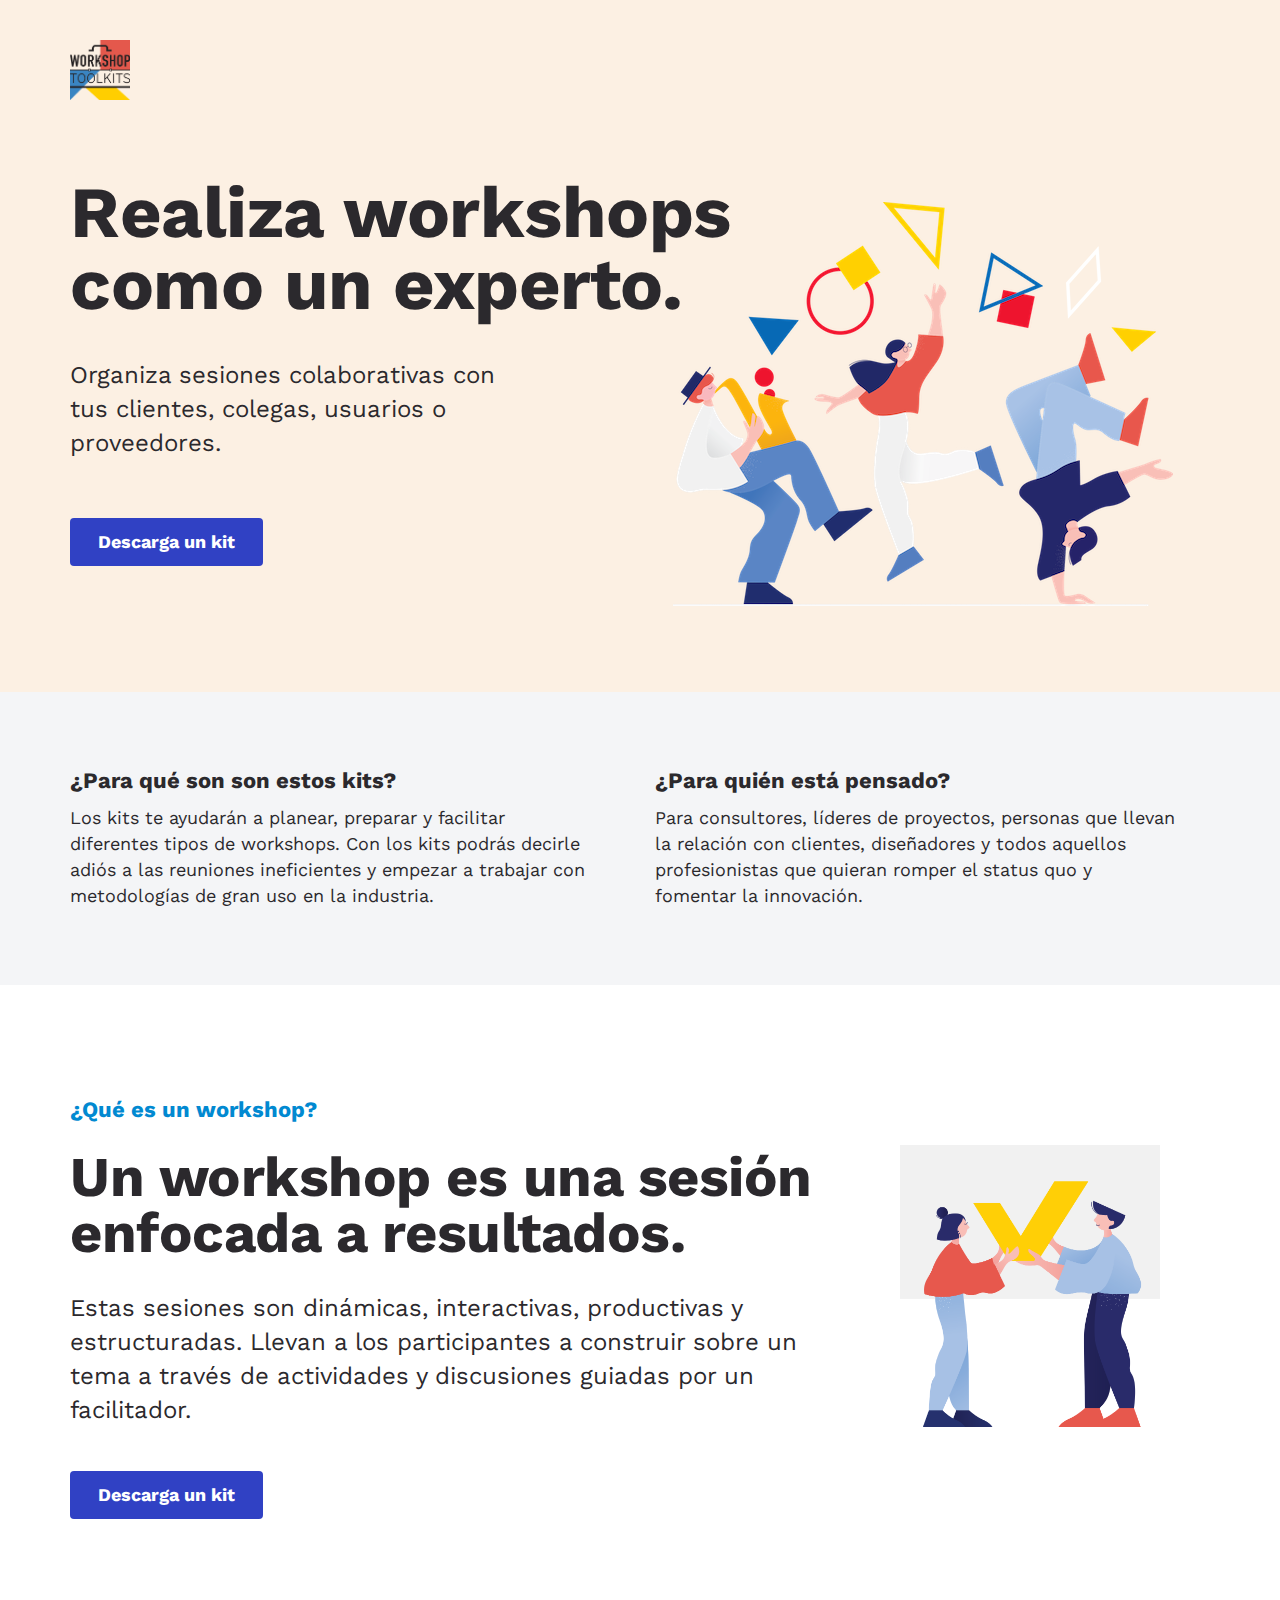
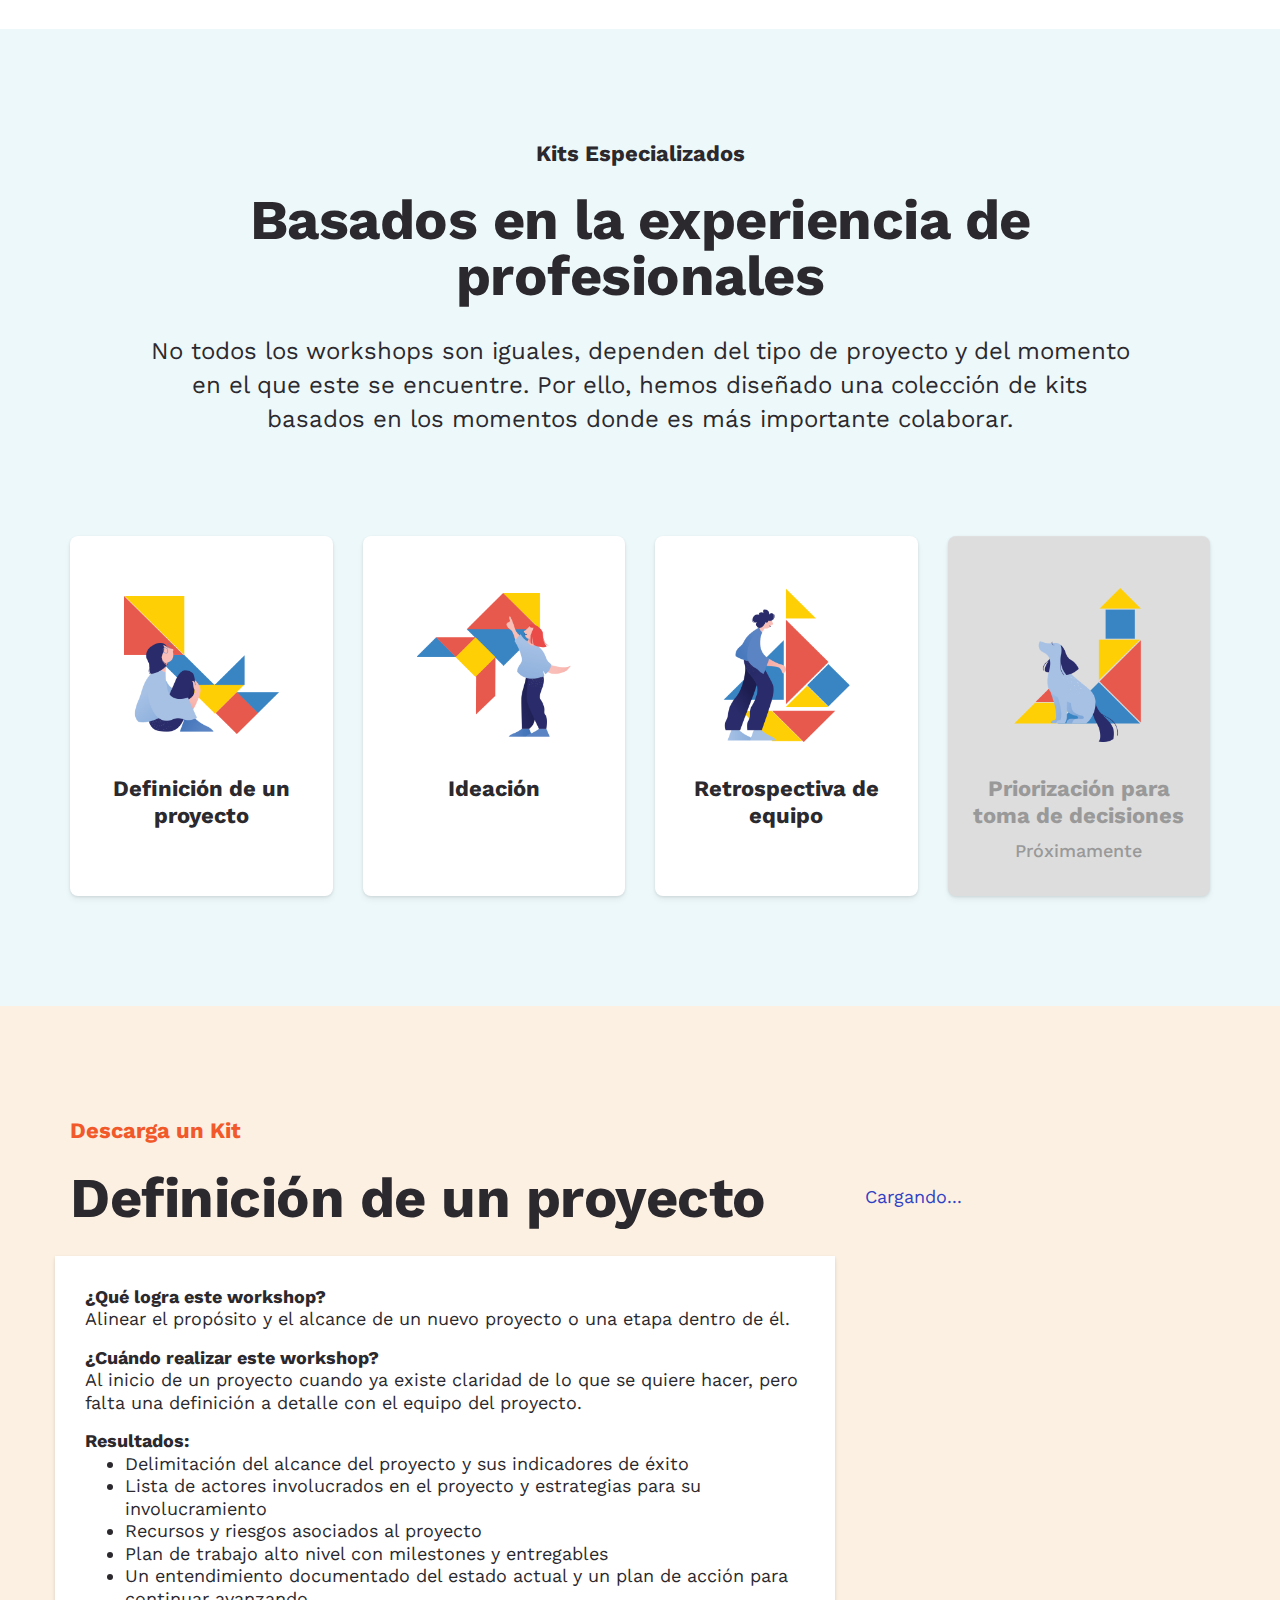
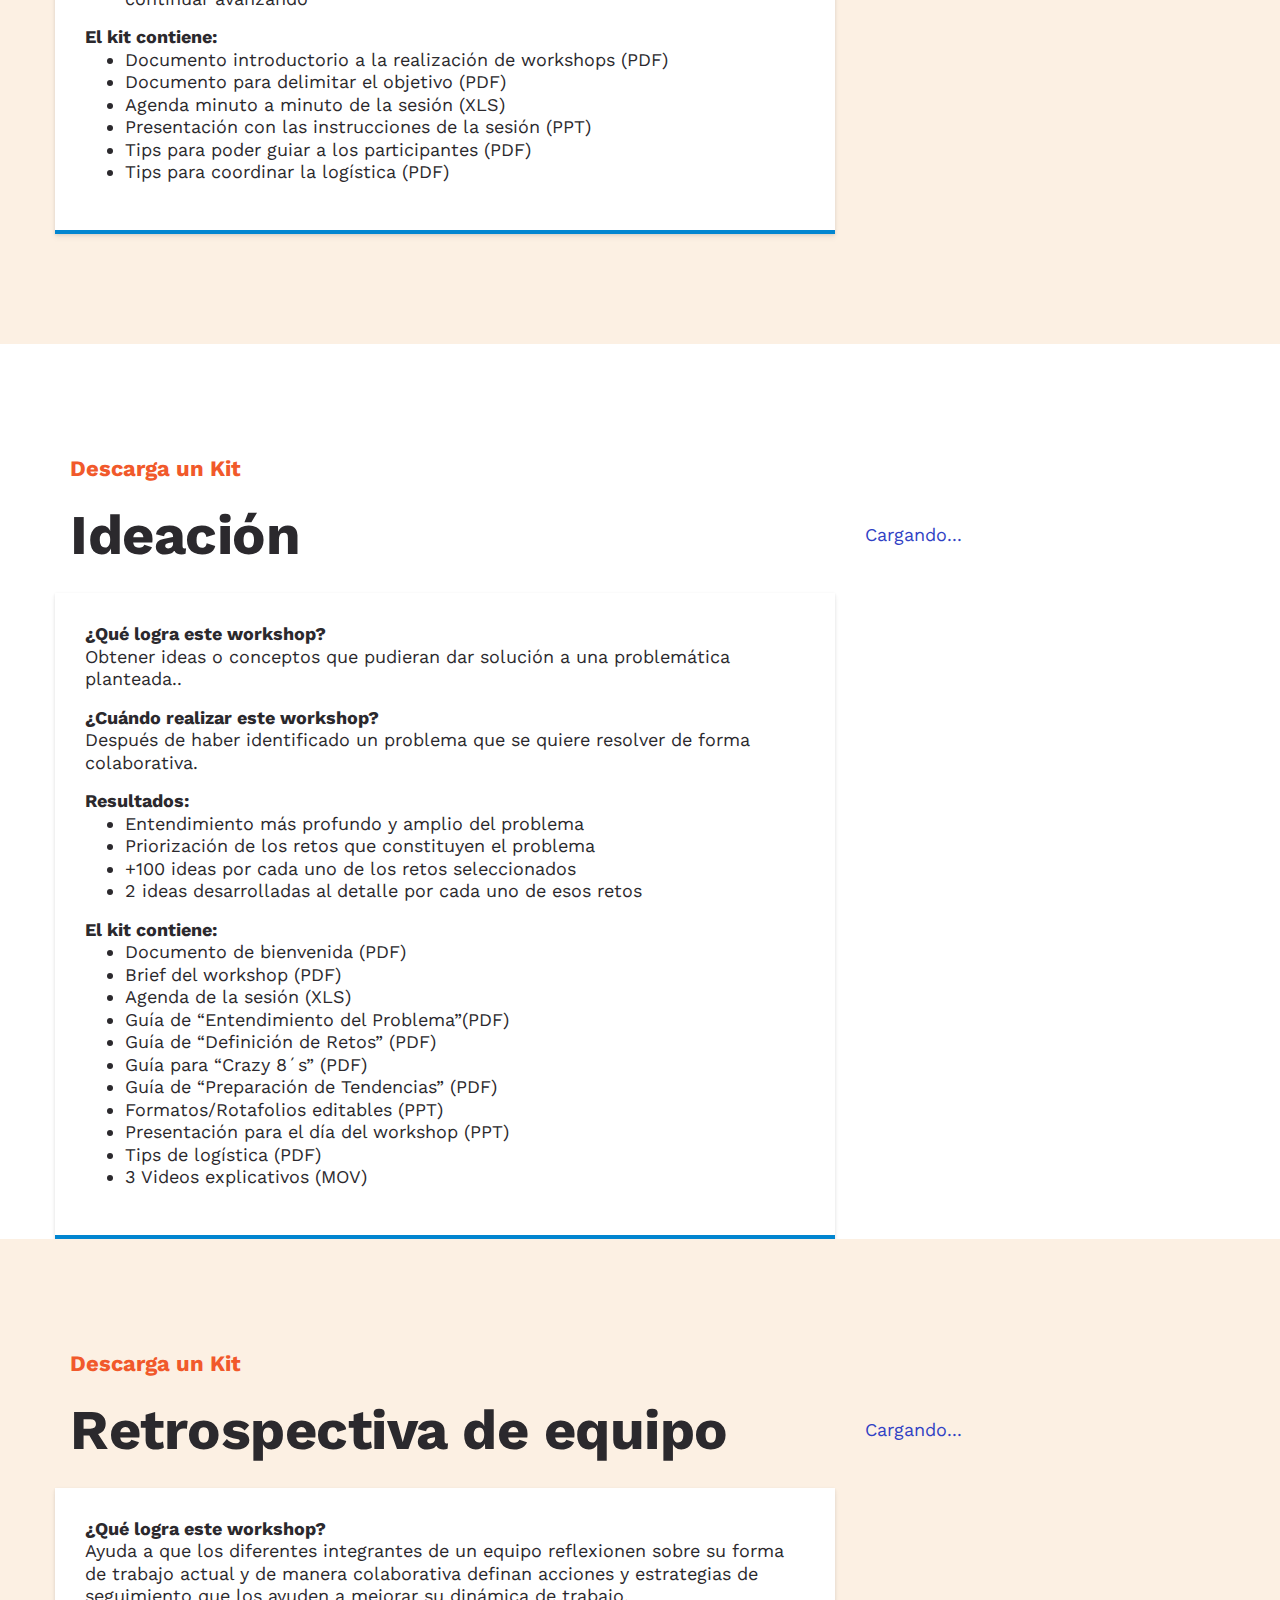
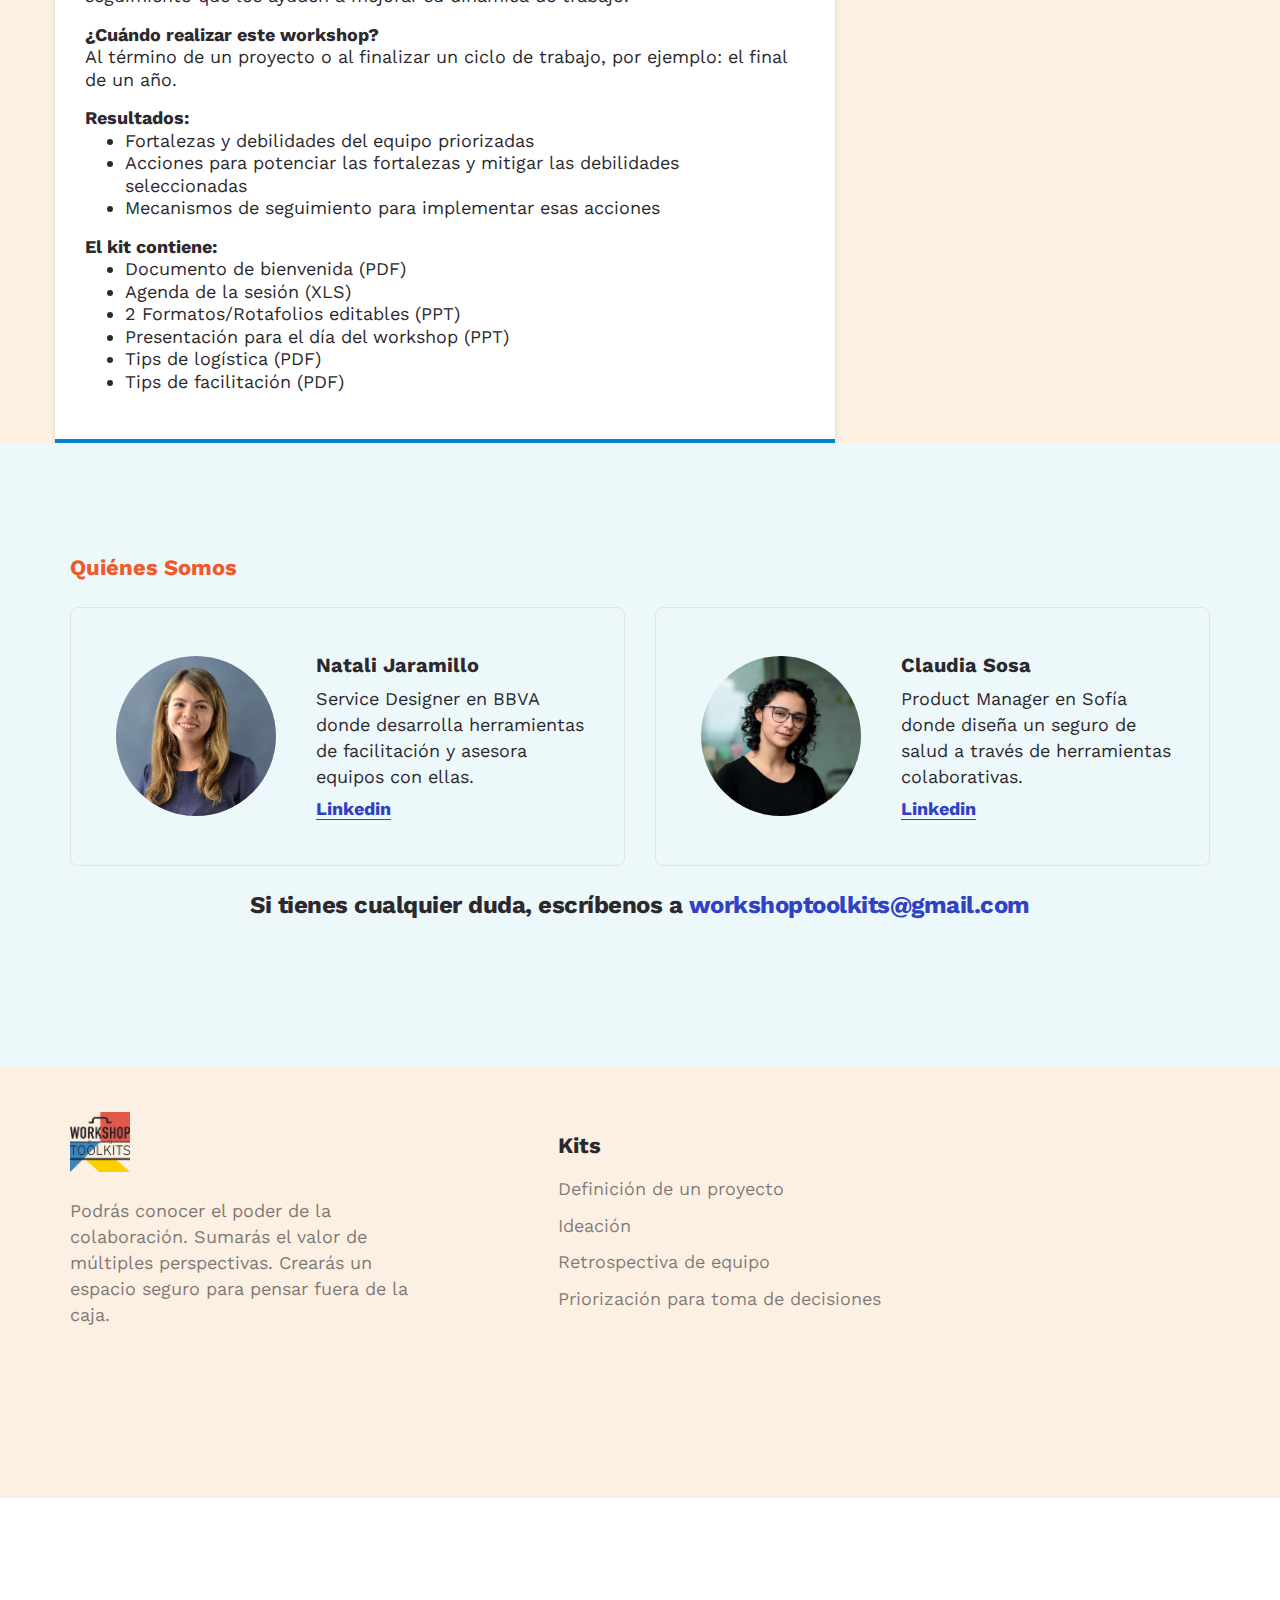
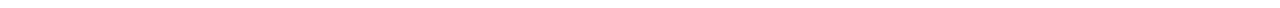
==== index.html @ e8a49652 "new workshop" ====
<!doctype html>
<html lang="en">
  <head>
    <meta charset="utf-8">
    <title>Workshop Toolkits</title>
    <meta http-equiv="X-UA-Compatible" content="IE=Edge">
    <meta name="viewport" content="width=device-width, initial-scale=1">
    <meta name="theme-color" content="#fff">
    <meta name="format-detection" content="telephone=no">
    <link rel="apple-touch-icon" sizes="180x180" href="img/apple-touch-icon.png">
    <link rel="icon" type="image/png" sizes="32x32" href="img/Favicon.png">
    <link rel="manifest" href="img/site.webmanifest">
    <link rel="mask-icon" href="img/safari-pinned-tab.svg" color="#2a505b">
    <meta name="msapplication-TileColor" content="#da532c">
    <meta name="theme-color" content="#ffffff">
    <link href="https://fonts.googleapis.com/css?family=Work+Sans:400,700" rel="stylesheet">
    <link rel="stylesheet" media="all" href="css/bootstrap.min.css">
    <link rel="stylesheet" media="all" href="css/foundation.css">
    <meta name="description" content="">
    <!-- Twitter Card data -->
    <meta name="twitter:card" content="">
    <meta name="twitter:site" content="">
    <meta name="twitter:title" content="">
    <meta name="twitter:description" content="">
    <meta name="twitter:creator" content="">
    <meta name="twitter:image" content="">
    <!-- Open Graph data -->
    <meta property="og:title" content="">
    <meta property="og:type" content="article">
    <meta property="og:url" content="">
    <meta property="og:image" content="">
    <meta property="og:description" content="">
    <meta property="og:site_name" content="">
    <meta property="fb:admins" content="">
  </head>
  <body>
    <!-- BEGIN page -->
    <div class="page">
      <!-- BEGIN header -->
      <header class="header header-main">
        <div class="container">
          <nav class="navbar navbar-expand-lg">
            <a class="navbar-brand" href="/">
              <div class="navbar-logo">
                <img src="img/Logo.png" alt="Foundation">
              </div>
            </a>
            <button class="navbar-toggler" type="button" data-toggle="collapse" data-target="#navbarDropdown" aria-controls="navbarDropdown" aria-expanded="false" aria-label="Toggle navigation">
              <span class="navbar-toggler-icon"></span>
            </button>

      </header>
      <!-- END header -->
      <!-- BEGIN inner -->
      <div class="inner">
        <div class="section section-main" style="background: #FCF0E3">
          <div class="container">
            <div class="section-body">
              <h1 class="title" style='font-size: 72px;'>Realiza workshops como un experto.</h1>
              <div class="text">Organiza sesiones colaborativas con tus clientes, colegas, usuarios o proveedores.</div>
              <div class="btn-group-simple">
                <a class="btn btn-primary" href="#defineproject">Descarga un kit</a>
              </div>
              <div class="preview">
                <img class="preview-pic" src="img/Home_01.png"  alt="Foundation">
              </div>
            </div>
          </div>
        </div>
        <div class="section section-sm section-gray">
          <div class="container">
            <div class="row">
              <div class="col-md-6 mb-5 mb-lg-0">
                <div class="about">
                  <h4 class="about-title">¿Para qué son son estos kits?</h4>
                  <div class="about-text" style='font-size: 18px'>Los kits te ayudarán a planear, preparar y facilitar diferentes tipos de workshops. Con los kits podrás decirle adiós a las reuniones ineficientes y empezar a trabajar con metodologías de gran uso en la industria.</div>
                </div>
              </div>
              <div class="col-md-6">
                <div class="about">
                  <h4 class="about-title">¿Para quién está pensado?</h4>
                  <div class="about-text" style='font-size: 18px'>Para consultores, líderes de proyectos, personas que llevan la relación con clientes, diseñadores y todos aquellos profesionistas que quieran romper el status quo y fomentar la innovación.</div>
                </div>
              </div>
            </div>
          </div>
        </div>
        <div class="section">
          <div class="container">
            <div class="row">
              <div class="col-md-8 mb-5 mb-lg-0">
                <div class="">
                  <div class="theme" style="color: #0189D1">¿Qué es un workshop?</div>
                  <div class="title title-2">Un workshop es una sesión enfocada a resultados.</div>
                  <div class="text">Estas sesiones son dinámicas, interactivas, productivas y estructuradas. Llevan a los participantes a construir sobre un tema a través de actividades y discusiones guiadas por un facilitador.</div>
                  <a class="btn btn-primary" href="#defineproject">Descarga un kit</a>
                </div>
              </div>
              <div class="col-md-4">
                <figure class="preview">
                  <img class="preview-pic" src="img/Home_02.png" alt="" style="padding:50px">
                  <figcaption class="preview-figcaption"></figcaption>
                </figure>
              </div>
            </div>
          </div>
        </div>

        <div class="section" style="background: #EDF8FB" id='especializado'>
            <div class="container">
              <div class="center" style='max-width: 1000px;'>
                <div class="theme">Kits Especializados</div>
                <div class="title title-2">Basados en la experiencia de profesionales</div>
                <div class="text">No todos los workshops son iguales, dependen del tipo de proyecto y del momento en el que este se encuentre. Por ello, hemos diseñado una colección de kits basados en los momentos donde es más importante colaborar.</div>
              </div>
              <div class="row audience">
                <div class="col-lg-3 col-md-6 mb-3 mb-lg-0">
                  <a href="#defineproject" class="audience-item">
                    <div class="audience-preview">
                      <img class="audience-pic" src="img/Kit_01.png" alt="" style="padding:30px">
                    </div>
                    <div class="audience-title">Definición de un proyecto</div>
                  </a>
                </div>
                <div class="col-lg-3 col-md-6 mb-3 mb-lg-0">
                  <a href="#ideacion" class="audience-item">
                    <div class="audience-preview">
                      <img class="audience-pic" src="img/Kit_03.png" alt="" style="padding:30px">
                    </div>
                    <div class="audience-title">Ideación</div>
                  </a>
                </div>
                <div class="col-lg-3 col-md-6 mb-3 mb-lg-0">
                  <a href="#retrospectiva" class="audience-item">
                    <div class="audience-preview">
                      <img class="audience-pic" src="img/Kit_02.png" alt="" style="padding:30px">
                    </div>
                    <div class="audience-title">Retrospectiva de equipo</div>
                  </a>
                </div>
                <div class="col-lg-3 col-md-6 mb-md-3 mb-lg-0">
                  <span href="#" class="audience-item-disabled">
                    <div class="audience-preview">
                      <img class="audience-pic" src="img/Kit_04.png" alt="" style="padding:30px">
                    </div>
                    <div class="audience-title">Priorización para toma de decisiones</div>
                    <div class="coming-soon-title">Próximamente</div>
                  </span>
                </div>
              </div>
            </div>
          </div>        

        <div class="section" style="background: #FCF0E3" id='defineproject'>
          <div class="container">
            <div class="row">              
              <div class="col-md-8 col-lg-8">
                <div>
                  <div class="theme" style="color: #F1592B">Descarga un Kit</div>
                  <div class="title title-2">Definición de un proyecto</div>
                  <div class="review review-single" style='margin: 0 -15px;'>
                      <div>
                          <p><strong>¿Qué logra este workshop?</strong><br>
                          Alinear el propósito y el alcance de un nuevo proyecto o una etapa dentro de él.
                          </p>
                          <p><strong>¿Cuándo realizar este workshop?</strong><br/>
                          Al inicio de un proyecto cuando ya existe claridad de lo que se quiere hacer, pero falta una definición a detalle con el equipo del proyecto.                       
                          </p>
                      </div>
    
                    <div>
                        <strong>Resultados:</strong>
                        <ul>
                          <li>Delimitación del alcance del proyecto y sus indicadores de éxito</li>
                          <li>Lista de actores involucrados en el proyecto y estrategias para su involucramiento</li>
                          <li>Recursos y riesgos asociados al proyecto</li>
                          <li>Plan de trabajo alto nivel con milestones y entregables</li>
                          <li>Un entendimiento documentado del estado actual y un plan de acción para continuar avanzando</li>
                        </ul>
                    </div>

                    <div>
                      <strong>El kit contiene:</strong>
                        <ul>
                          <li>Documento introductorio a la realización de workshops (PDF)</li>  
                          <li>Documento para delimitar el objetivo (PDF)</li>
                          <li>Agenda minuto a minuto de la sesión (XLS)</li>
                          <li>Presentación con las instrucciones de la sesión (PPT)</li>
                          <li>Tips para poder guiar a los participantes (PDF)</li>
                          <li>Tips para coordinar la logística (PDF)</li>
                        </ul>
                    </div>
                  </div>
                </div>
              </div>
              <div class="col-md-4 col-lg-4" style='padding:70px 30px;'>
                <script src="https://gumroad.com/js/gumroad-embed.js"></script>
                <div class="gumroad-product-embed" data-gumroad-product-id="kit01"><a href="https://gumroad.com/l/kit01">Cargando...</a></div>              </div>
            </div>
          </div>
        </div>

        <div class="section" style="background: white" id='ideacion'>
          <div class="container">
            <div class="row">              
              <div class="col-md-8 col-lg-8">
                <div>
                  <div class="theme" style="color: #F1592B">Descarga un Kit</div>
                  <div class="title title-2">Ideación</div>
                  <div class="review review-single" style='margin: 0 -15px;'>
                      <div>
                          <p><strong>¿Qué logra este workshop?</strong><br>
                          Obtener ideas o conceptos que pudieran dar solución a una problemática planteada..
                          </p>
                          <p><strong>¿Cuándo realizar este workshop?</strong><br/>
                            Después de haber identificado un problema que se quiere resolver de forma colaborativa.             
                          </p>
                      </div>
    
                    <div>
                        <strong>Resultados:</strong>
                        <ul>
                          <li>Entendimiento más profundo y amplio del problema</li>
                          <li>Priorización de los retos que constituyen el problema</li>
                          <li>+100 ideas por cada uno de los retos seleccionados</li>
                          <li>2 ideas desarrolladas al detalle por cada uno de esos retos</li>
                        </ul>
                    </div>

                    <div>
                      <strong>El kit contiene:</strong>
                        <ul>
                          <li>Documento de bienvenida (PDF)</li>
                          <li>Brief del workshop (PDF)</li>
                          <li>Agenda de la sesión (XLS)</li>
                          <li>Guía de “Entendimiento del Problema”(PDF)</li>
                          <li>Guía de “Definición de Retos” (PDF)</li>
                          <li>  Guía para “Crazy 8´s” (PDF)</li>
                          <li>Guía de “Preparación de Tendencias” (PDF)</li>
                          <li>Formatos/Rotafolios editables (PPT)</li>
                          <li>Presentación para el día del workshop (PPT)</li>
                          <li>Tips de logística (PDF)</li>
                          <li>3 Videos explicativos (MOV)</li>                            
                        </ul>                        
                    </div>
                  </div>
                </div>
              </div>
              <div class="col-md-4 col-lg-4" style='padding:70px 30px;'>
                <script src="https://gumroad.com/js/gumroad-embed.js"></script>
                <div class="gumroad-product-embed" data-gumroad-product-id="KYrWFo"><a href="https://gumroad.com/l/KYrWFo">Cargando...</a></div>
            </div>
          </div>
        </div>

        <div class="section" style="background: #FCF0E3" id='retrospectiva'>
          <div class="container">
            <div class="row">              
              <div class="col-md-8 col-lg-8">
                <div>
                  <div class="theme" style="color: #F1592B">Descarga un Kit</div>
                  <div class="title title-2">Retrospectiva de equipo</div>
                  <div class="review review-single" style='margin: 0 -15px;'>
                      <div>
                          <p><strong>¿Qué logra este workshop?</strong><br>
                            Ayuda a que los diferentes integrantes de un equipo reflexionen sobre su forma de trabajo actual y de manera colaborativa definan acciones y estrategias de seguimiento que los ayuden a mejorar su dinámica de trabajo.
                          </p>
                          <p><strong>¿Cuándo realizar este workshop?</strong><br/>
                            Al término de un proyecto o al finalizar un ciclo de trabajo, por ejemplo: el final de un año.                       
                          </p>
                      </div>
    
                    <div>
                        <strong>Resultados:</strong>
                        <ul>
                          <li>Fortalezas y debilidades del equipo priorizadas</li>
                          <li>Acciones para potenciar las fortalezas y mitigar las debilidades seleccionadas</li>
                          <li>Mecanismos de seguimiento para implementar esas acciones</li>
                        </ul>
                    </div>

                    <div>
                      <strong>El kit contiene:</strong>
                        <ul>
                          <li>Documento de bienvenida (PDF)</li>  
                          <li>Agenda de la sesión (XLS)</li>
                          <li>2 Formatos/Rotafolios editables (PPT)</li>
                          <li>Presentación para el día del workshop (PPT)</li>
                          <li>Tips de logística (PDF)</li>
                          <li>Tips de facilitación (PDF)</li>
                        </ul>                        
                    </div>
                  </div>
                </div>
              </div>
              <div class="col-md-4 col-lg-4" style='padding:70px 30px;'>
                <script src="https://gumroad.com/js/gumroad-embed.js"></script>
                <div class="gumroad-product-embed" data-gumroad-product-id="ZCpZt"><a href="https://gumroad.com/l/ZCpZt">Cargando...</a></div>
            </div>
          </div>
        </div>


        <div class="section" style="background: #EDF8FB" id='contact'>
          <div class="container">
            <div class="theme" style="color: #F1592B">Quiénes Somos</div>
            <div class="row">
              <div class="col-lg-6 mb-3 mb-lg-0">
                <div class="service service-horz">
                  <div class="service-preview">
                    <img class="service-pic rounded-circle" src="img/natali.png" alt="">
                  </div>
                  <div class="service-group">
                    <div class="service-title">Natali Jaramillo</div>
                    <div class="service-text">Service Designer en BBVA donde desarrolla herramientas de facilitación y asesora equipos con ellas.</div>
                    <a class="link" href="https://www.linkedin.com/in/natjafer/">Linkedin</a>
                  </div>
                </div>
              </div>
              <div class="col-lg-6">
                <div class="service service-horz">
                  <div class="service-preview">
                    <img class="service-pic rounded-circle" src="img/claudia.jpeg" alt="">
                  </div>
                  <div class="service-group">
                    <div class="service-title">Claudia Sosa</div>
                    <div class="service-text">Product Manager en Sofía donde diseña un seguro de salud a través de herramientas colaborativas.</div>
                    <a class="link" href="https://www.linkedin.com/in/claudiagizela-sosa/">Linkedin</a>
                  </div>
                </div>
              </div>
            </div>        
            <div class="title title-4 text-center" style="padding-top:1em;">Si tienes cualquier duda, escríbenos a <a href="mailto:workshoptoolkits@gmail.com">workshoptoolkits@gmail.com</a></div>  
          </div>
        </div>

      <!-- END inner -->
      <!-- BEGIN footer -->
      <footer class="footer">
        <div class="footer-section">
          <div class="container">
            <div class="row">
              <div class="col-lg-5 mb-3 mb-lg-0">
                <a class="navbar-brand" href="/">
                  <div class="navbar-logo">
                    <img src="img/Logo.png" alt="Foundation">
                  </div>
                </a>
                <div class="footer-text">
                  Podrás conocer el poder de la colaboración.
                  Sumarás el valor de múltiples perspectivas.
                  Crearás un espacio seguro para pensar fuera de la caja.
                </div>
              </div>
              <div class="hr"></div>
              <div class="col-lg-6 col-md-6 mb-6 mb-lg-0">
                <div class="footer-category">Kits</div>
                <div class="footer-menu">
                  <a class="footer-link" href="#defineproject">Definición de un proyecto</a>
                  <a class="footer-link" href="#ideacion">Ideación</a>
                  <a class="footer-link" href="#retrospectiva">Retrospectiva de equipo</a>
                  <a class="footer-link" href="#especializado">Priorización para toma de decisiones</a>
                </div>
              </div>
            </div>
          </div>
        </div>

        <!-- 
        <div class="footer-down">
          <div class="container">
            <div class="row align-items-center">
              <div class="col-lg-6">
                <nav class="footer-nav">
                  <a href="#" class="footer-link">Terms</a>
                  <a href="#" class="footer-link">Privacy</a>
                  <a href="#" class="footer-link">License</a>
                </nav>
              </div>
              <div class="col-lg-6">
                <div class="socials">
                  <a class="socials-item" href="#">
                    <img class="socials-pic" src="img/icon-twitter.svg" alt="Twitter">
                  </a>
                  <a class="socials-item" href="#">
                    <img class="socials-pic" src="img/icon-facebook.svg" alt="Facebook">
                  </a>
                  <a class="socials-item" href="#">
                    <img class="socials-pic" src="img/icon-linkedin.svg" alt="LinkedIn">
                  </a>
                </div>
              </div>
            </div>
          </div>
        </div>
        -->
      </footer>
      <!-- END footer -->
    </div>
    <!-- END page -->
    <!-- BEGIN scripts -->
    <script src="js/lib/jquery-3.3.1.min.js"></script>
    <script src="js/lib/bootstrap.min.js"></script>
    <script src="js/foundation.js"></script>
    <!-- END scripts -->
  </body>
</html>
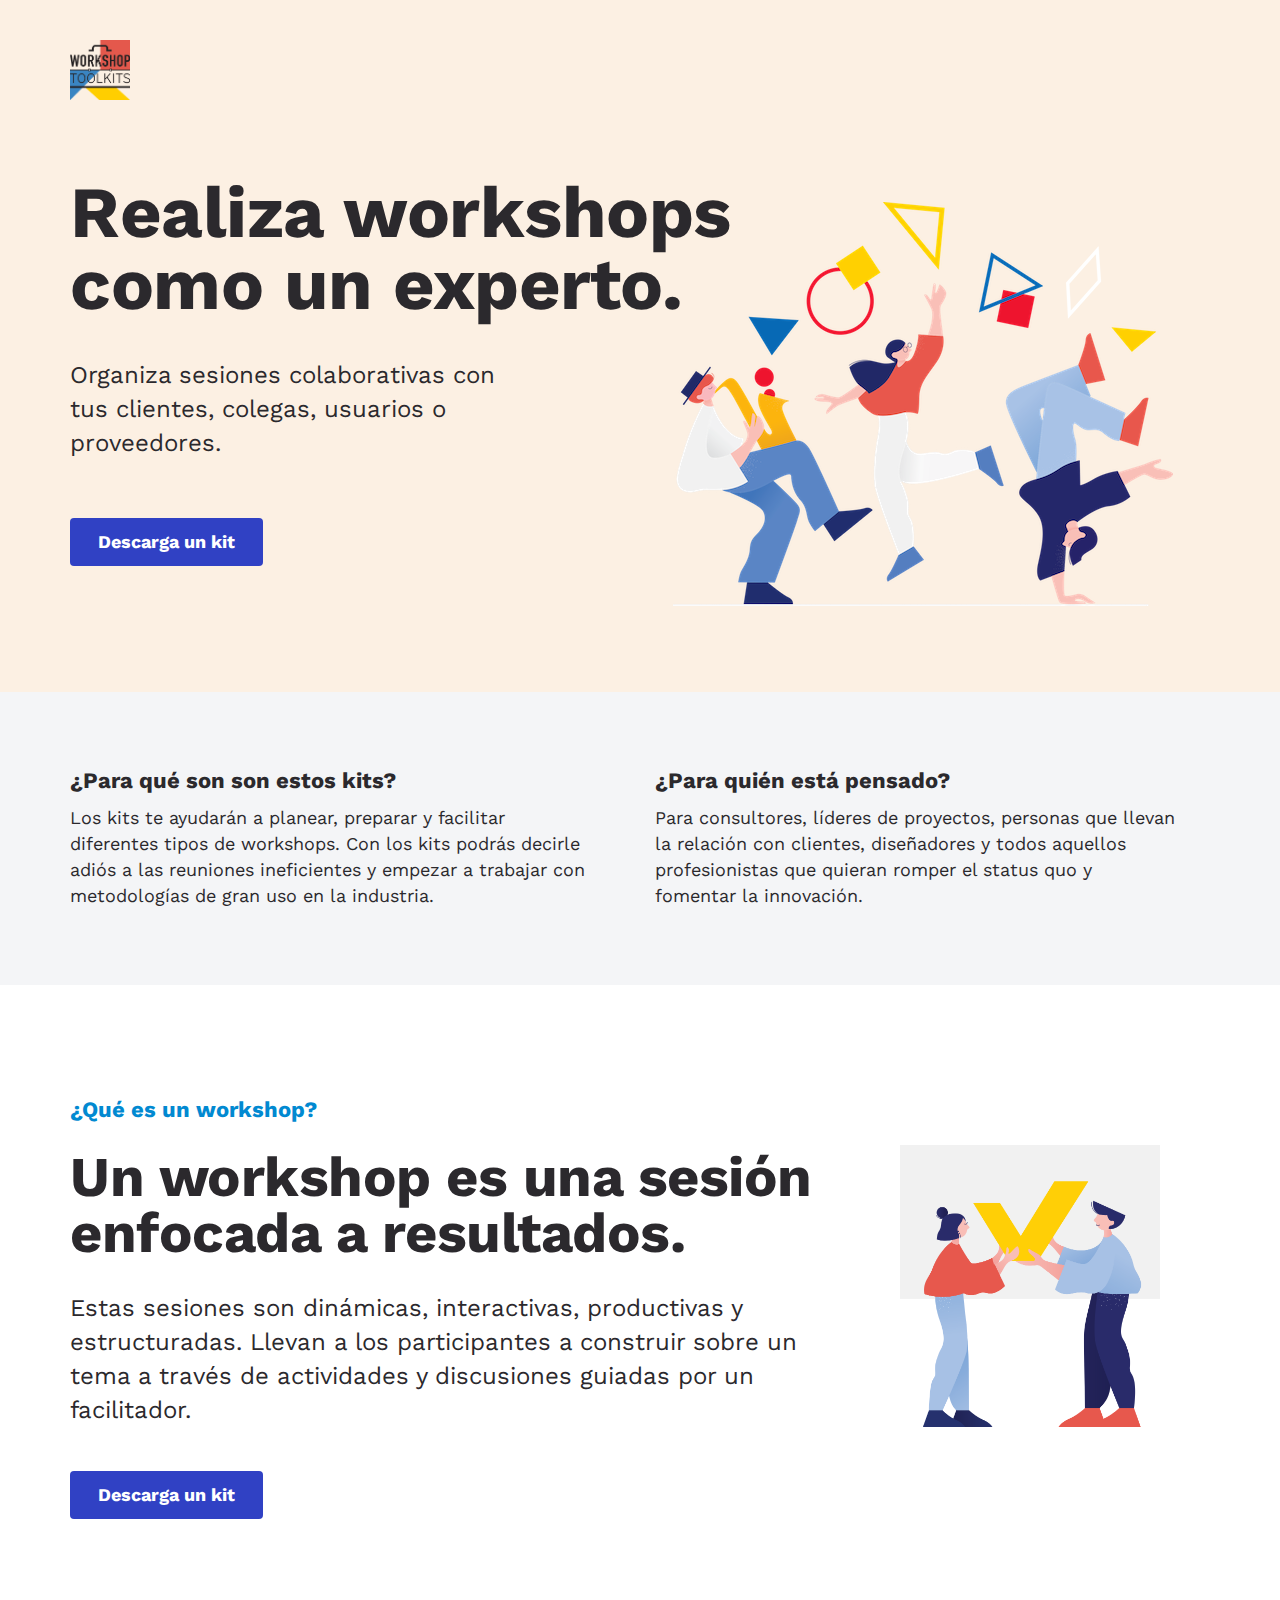
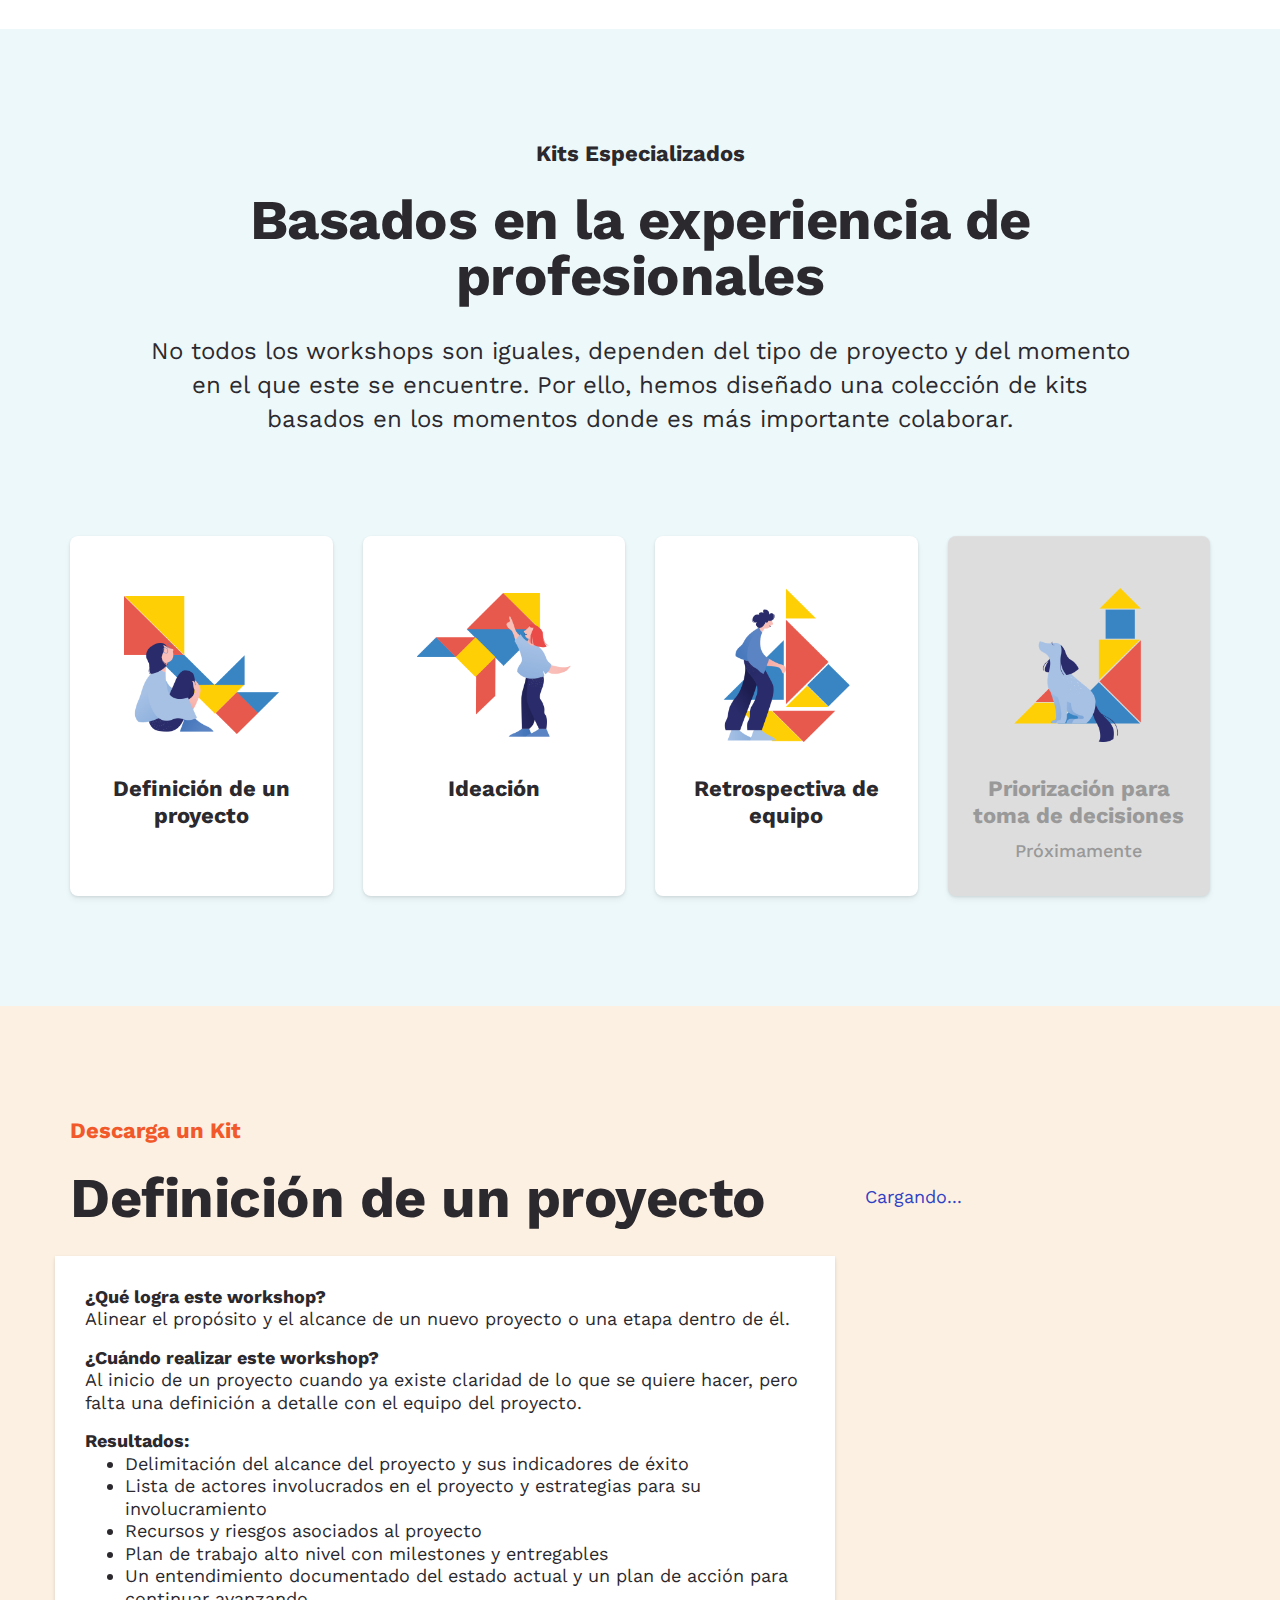
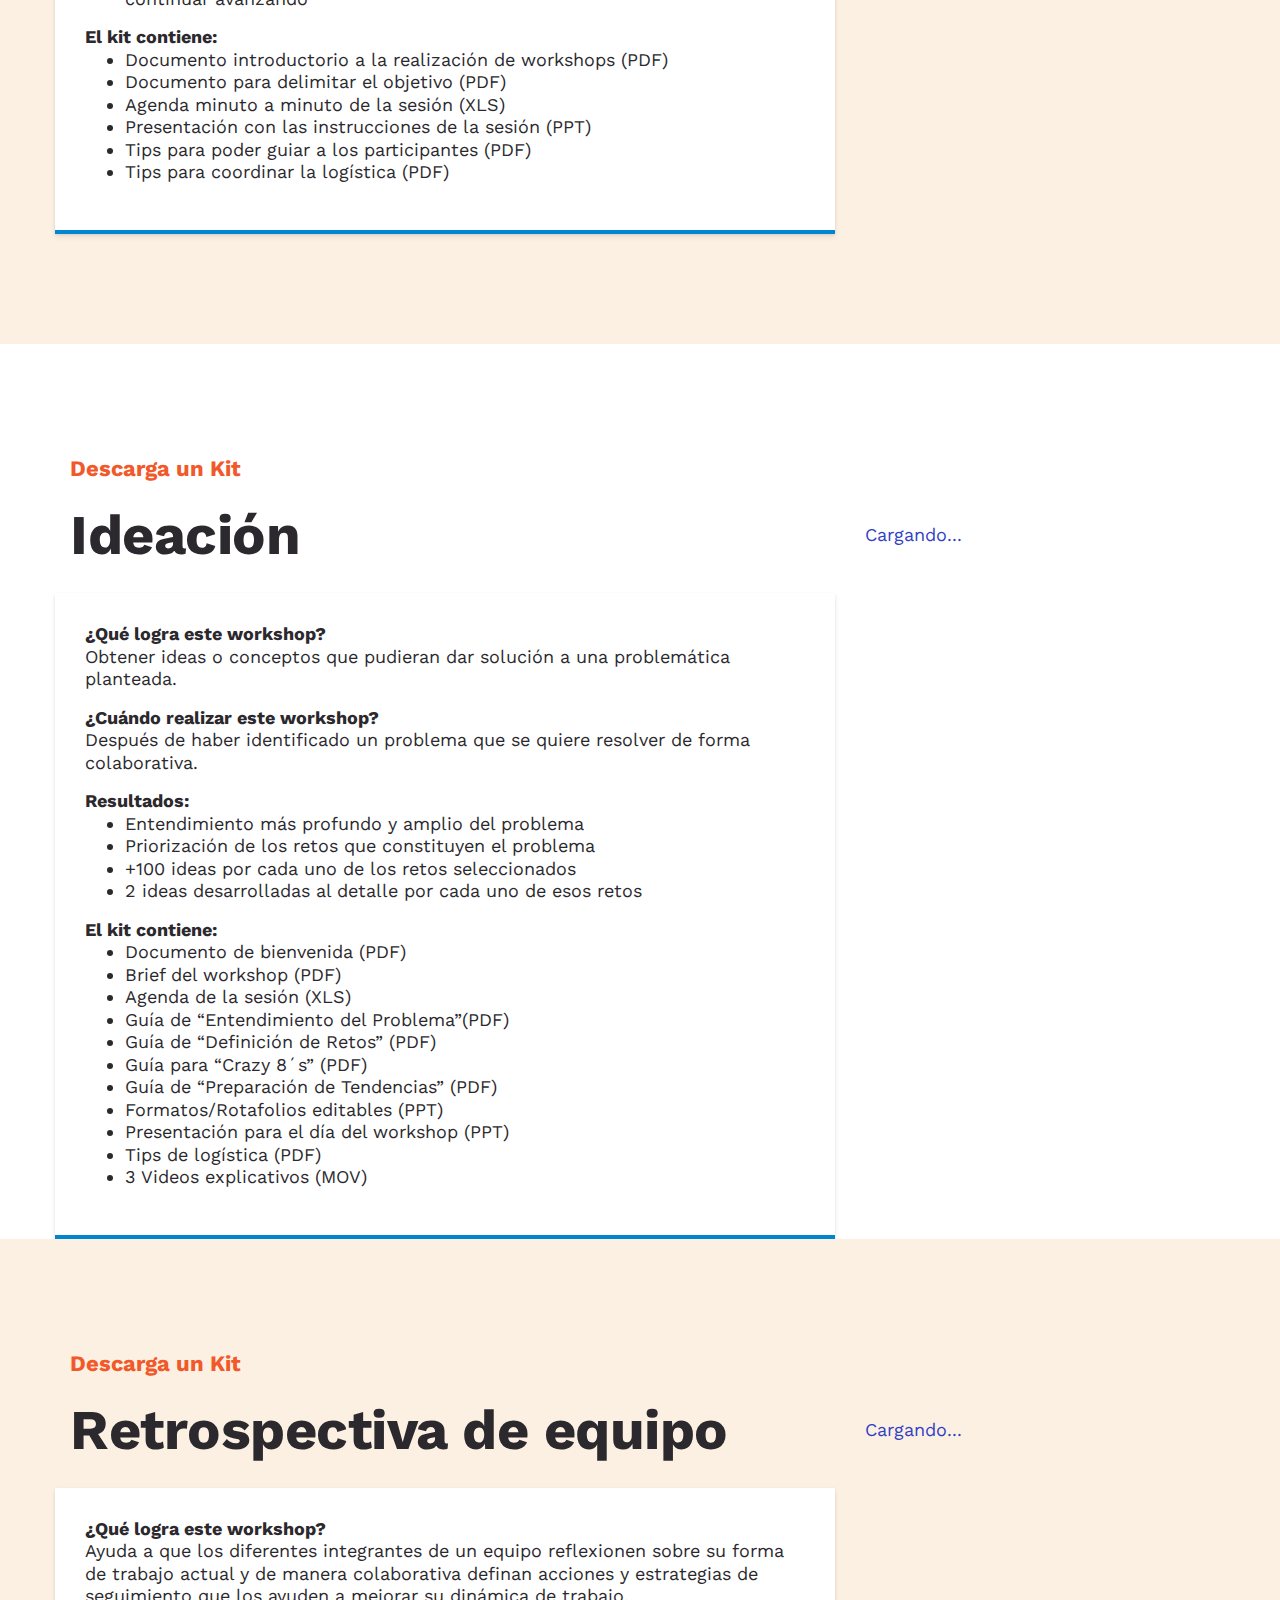
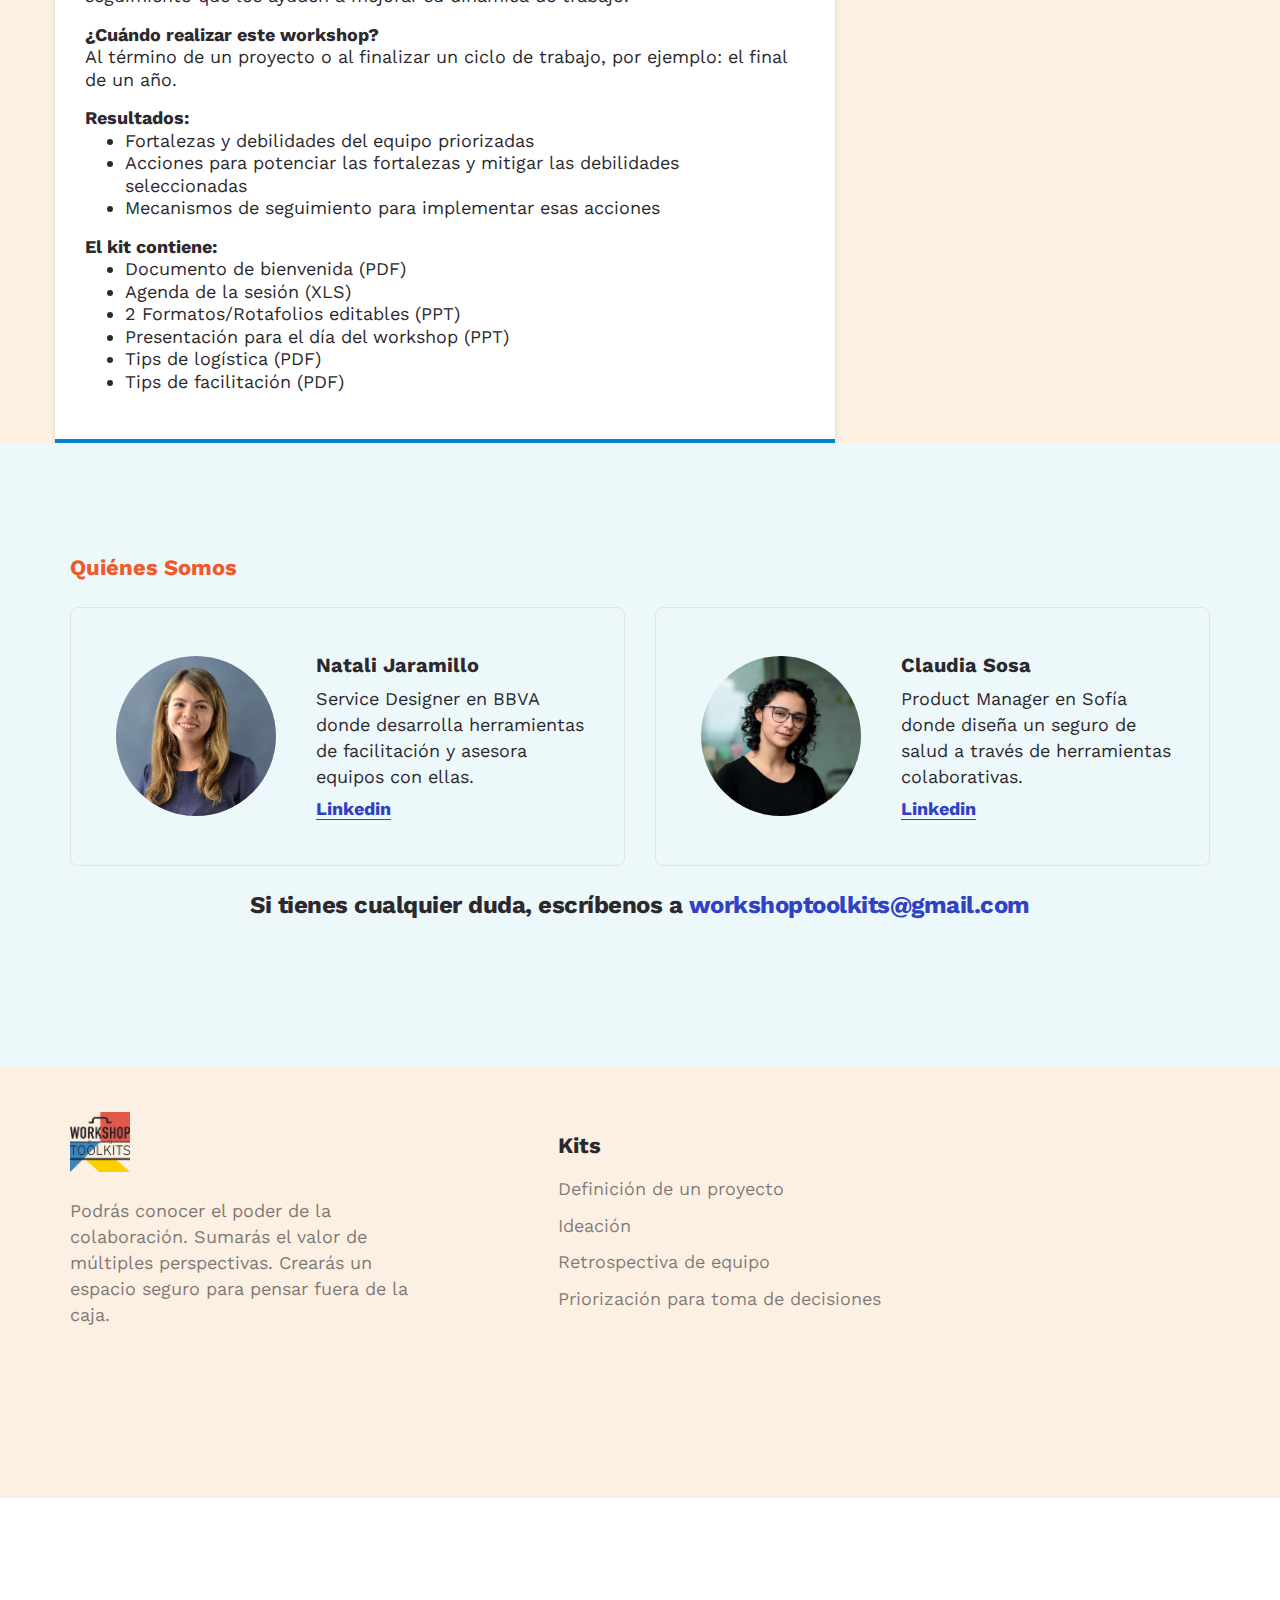
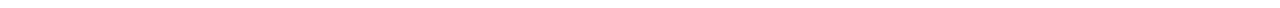
==== commit 912e9a3c: "fixing typos" ====
--- a/index.html
+++ b/index.html
@@ -59,7 +59,7 @@
               <h1 class="title" style='font-size: 72px;'>Realiza workshops como un experto.</h1>
               <div class="text">Organiza sesiones colaborativas con tus clientes, colegas, usuarios o proveedores.</div>
               <div class="btn-group-simple">
-                <a class="btn btn-primary" href="#defineproject">Descarga un kit</a>
+                <a class="btn btn-primary" href="#especializado">Descarga un kit</a>
               </div>
               <div class="preview">
                 <img class="preview-pic" src="img/Home_01.png"  alt="Foundation">
@@ -93,7 +93,7 @@
                   <div class="theme" style="color: #0189D1">¿Qué es un workshop?</div>
                   <div class="title title-2">Un workshop es una sesión enfocada a resultados.</div>
                   <div class="text">Estas sesiones son dinámicas, interactivas, productivas y estructuradas. Llevan a los participantes a construir sobre un tema a través de actividades y discusiones guiadas por un facilitador.</div>
-                  <a class="btn btn-primary" href="#defineproject">Descarga un kit</a>
+                  <a class="btn btn-primary" href="#especializado">Descarga un kit</a>
                 </div>
               </div>
               <div class="col-md-4">
@@ -210,7 +210,7 @@
                   <div class="review review-single" style='margin: 0 -15px;'>
                       <div>
                           <p><strong>¿Qué logra este workshop?</strong><br>
-                          Obtener ideas o conceptos que pudieran dar solución a una problemática planteada..
+                          Obtener ideas o conceptos que pudieran dar solución a una problemática planteada.
                           </p>
                           <p><strong>¿Cuándo realizar este workshop?</strong><br/>
                             Después de haber identificado un problema que se quiere resolver de forma colaborativa.             
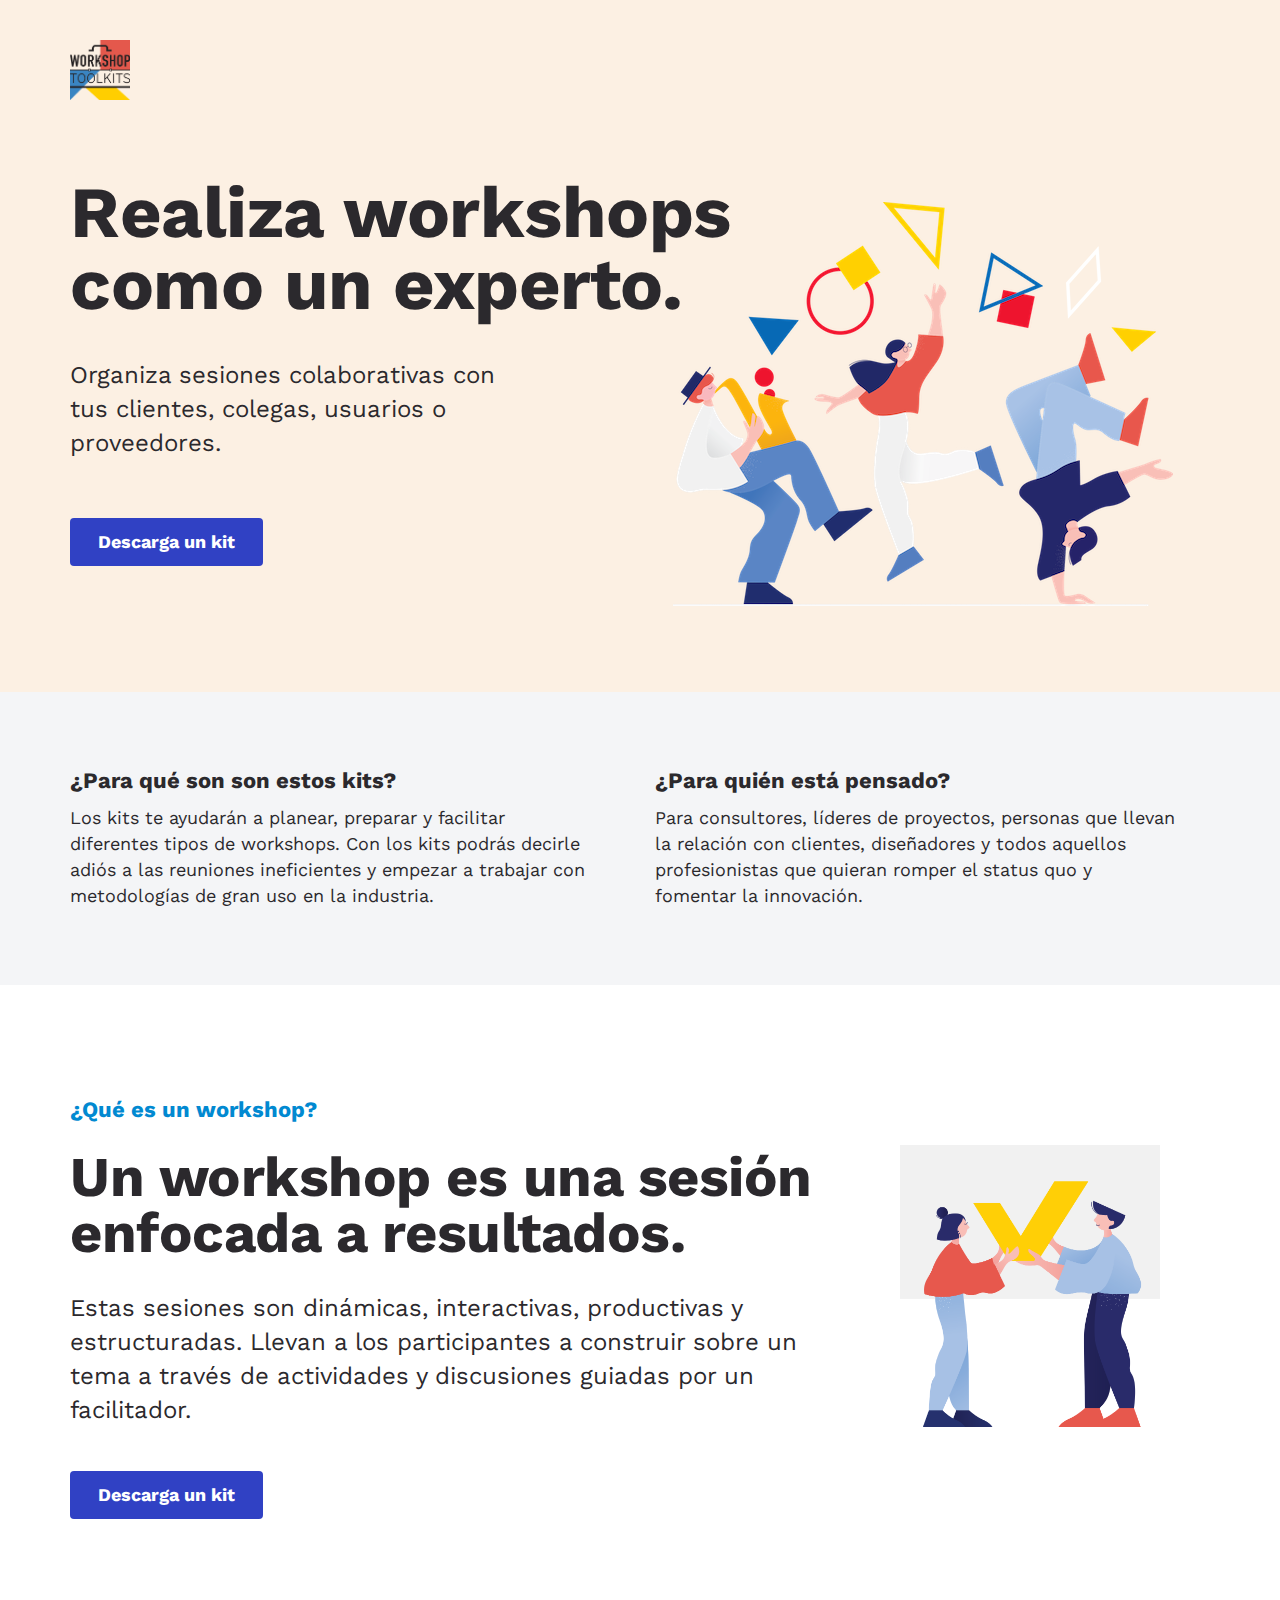
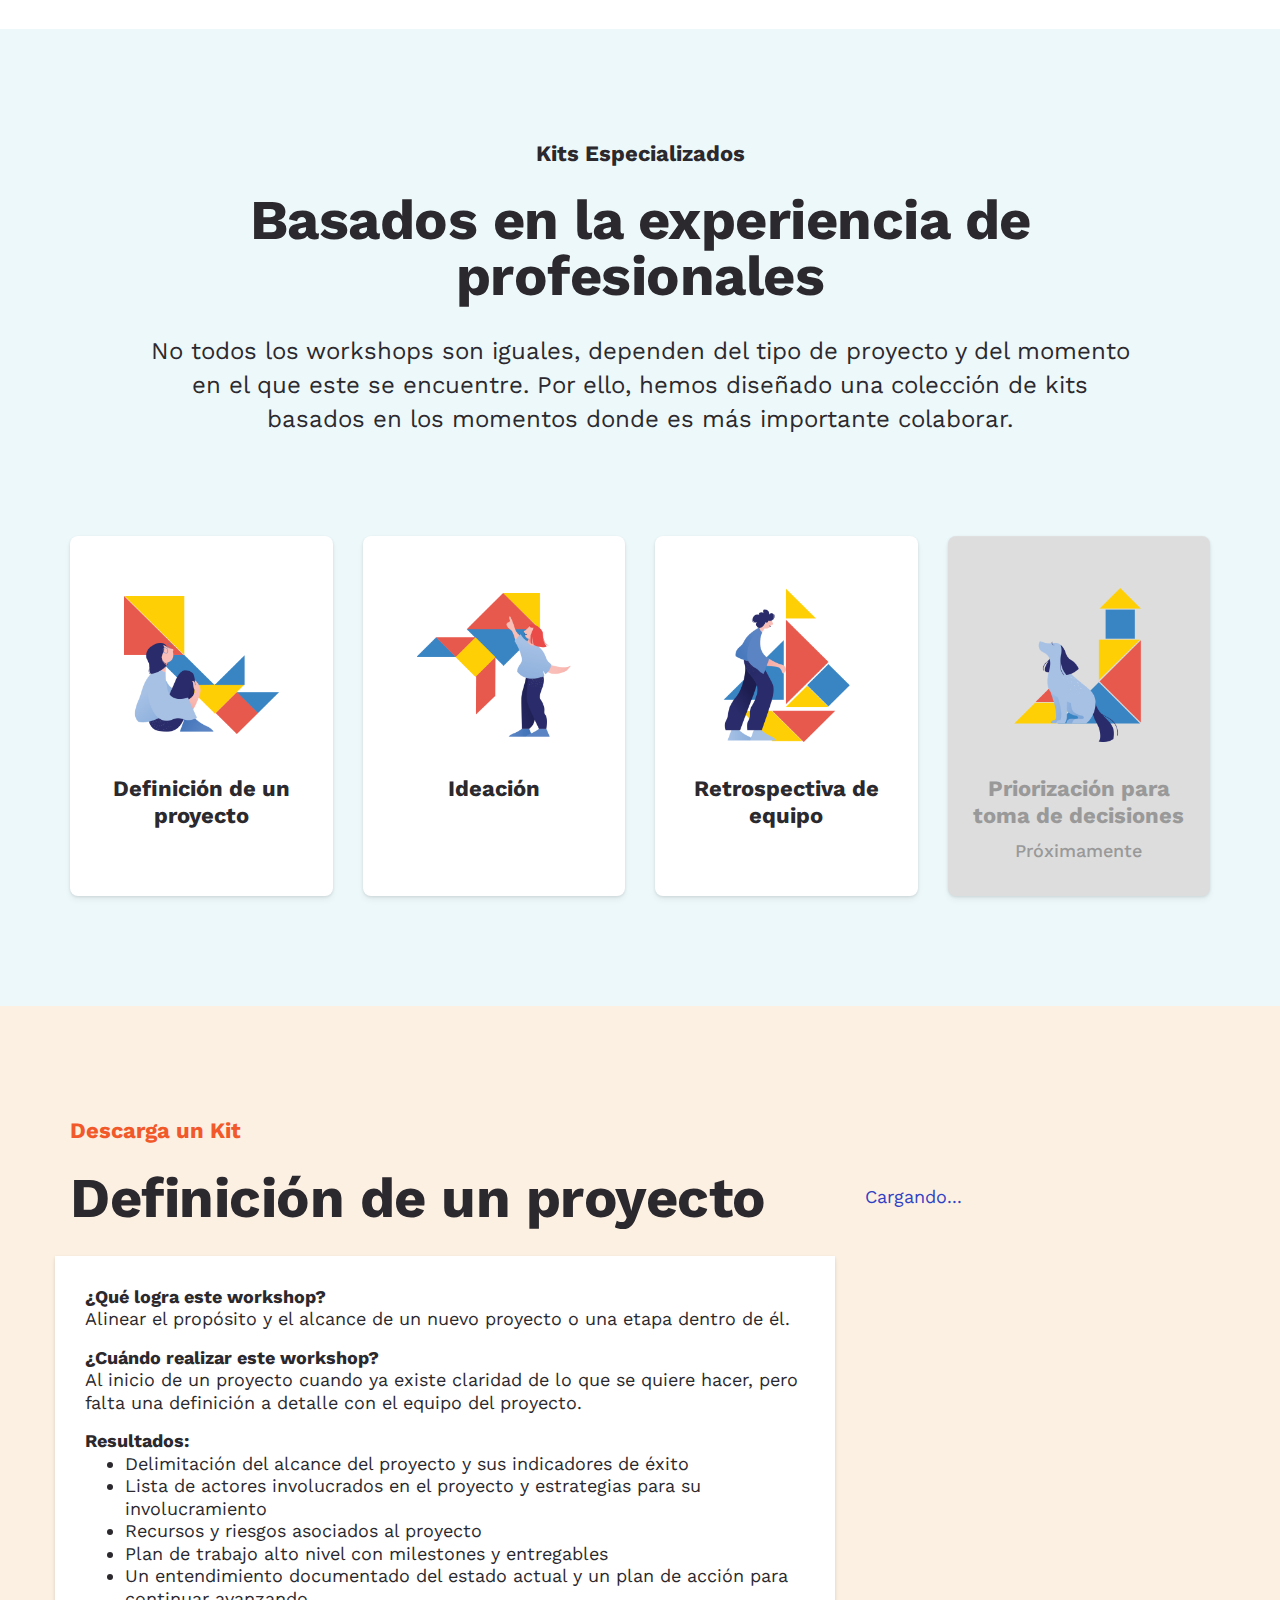
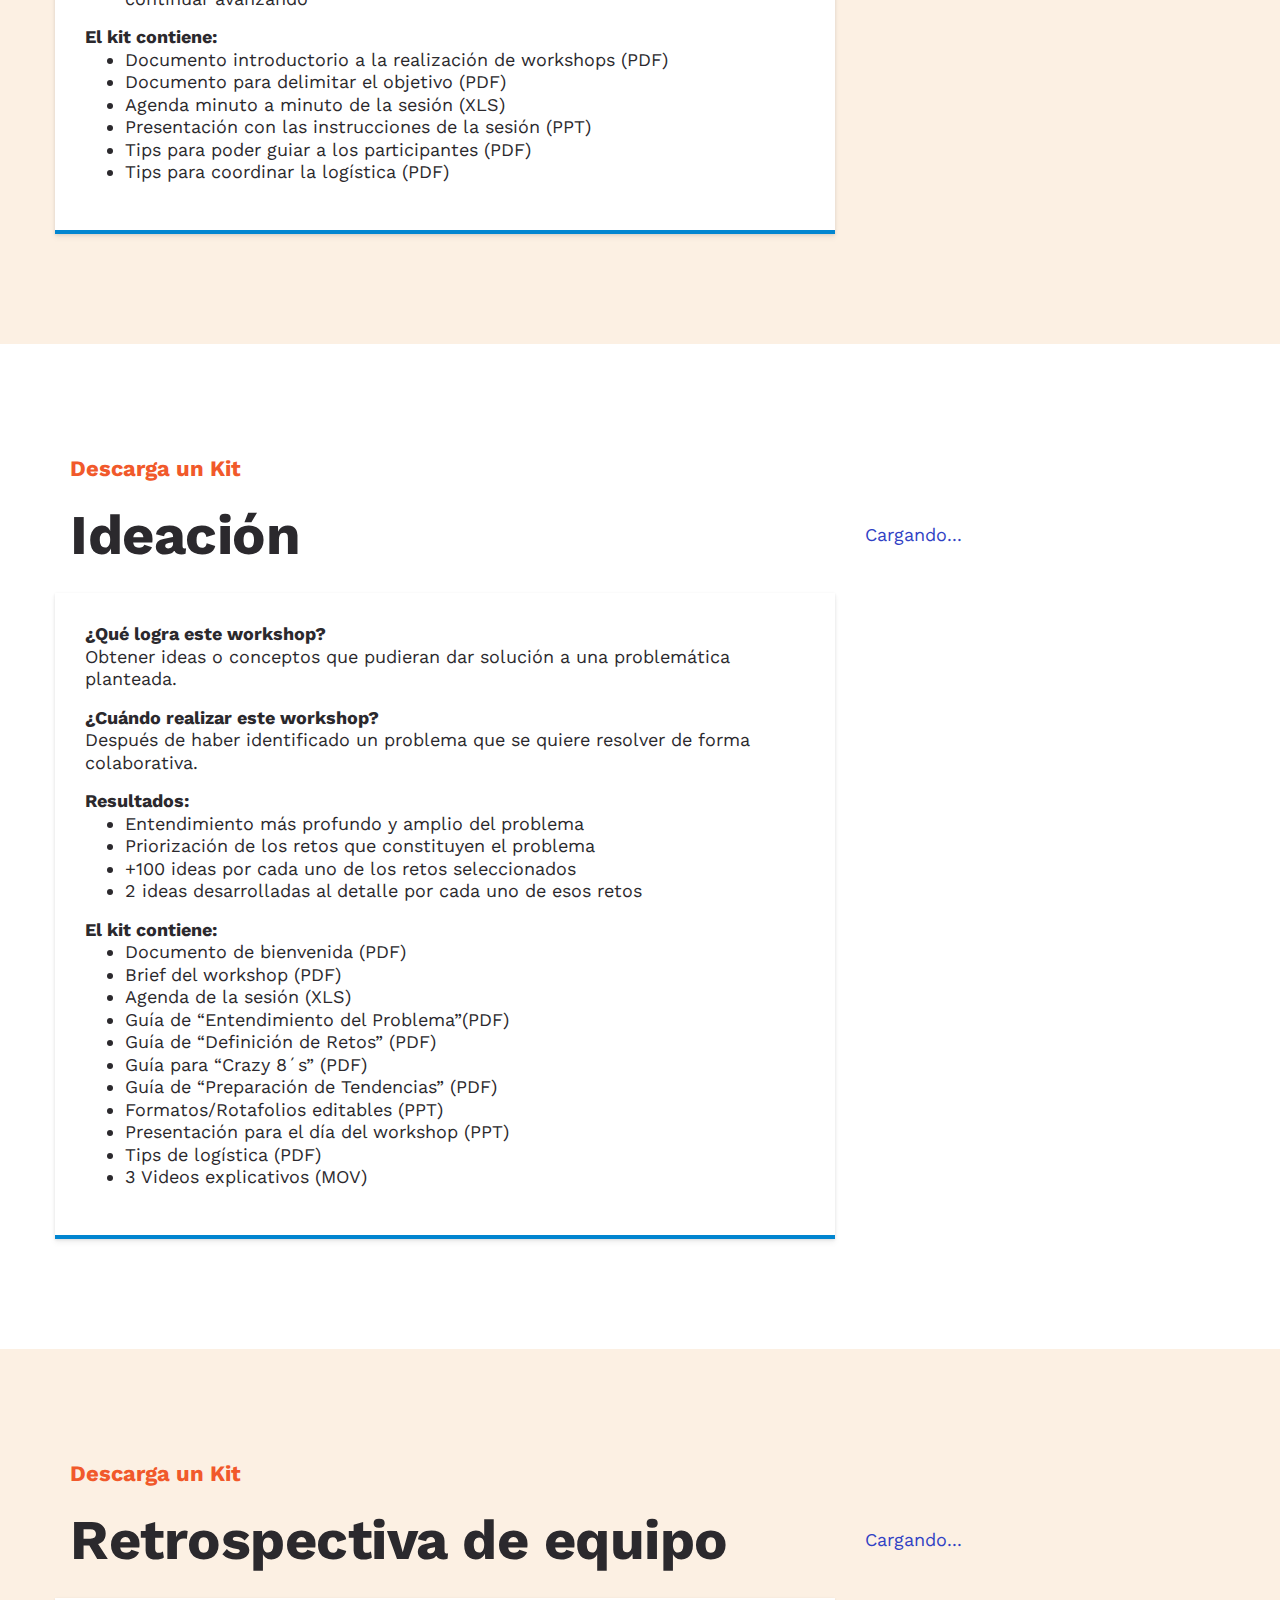
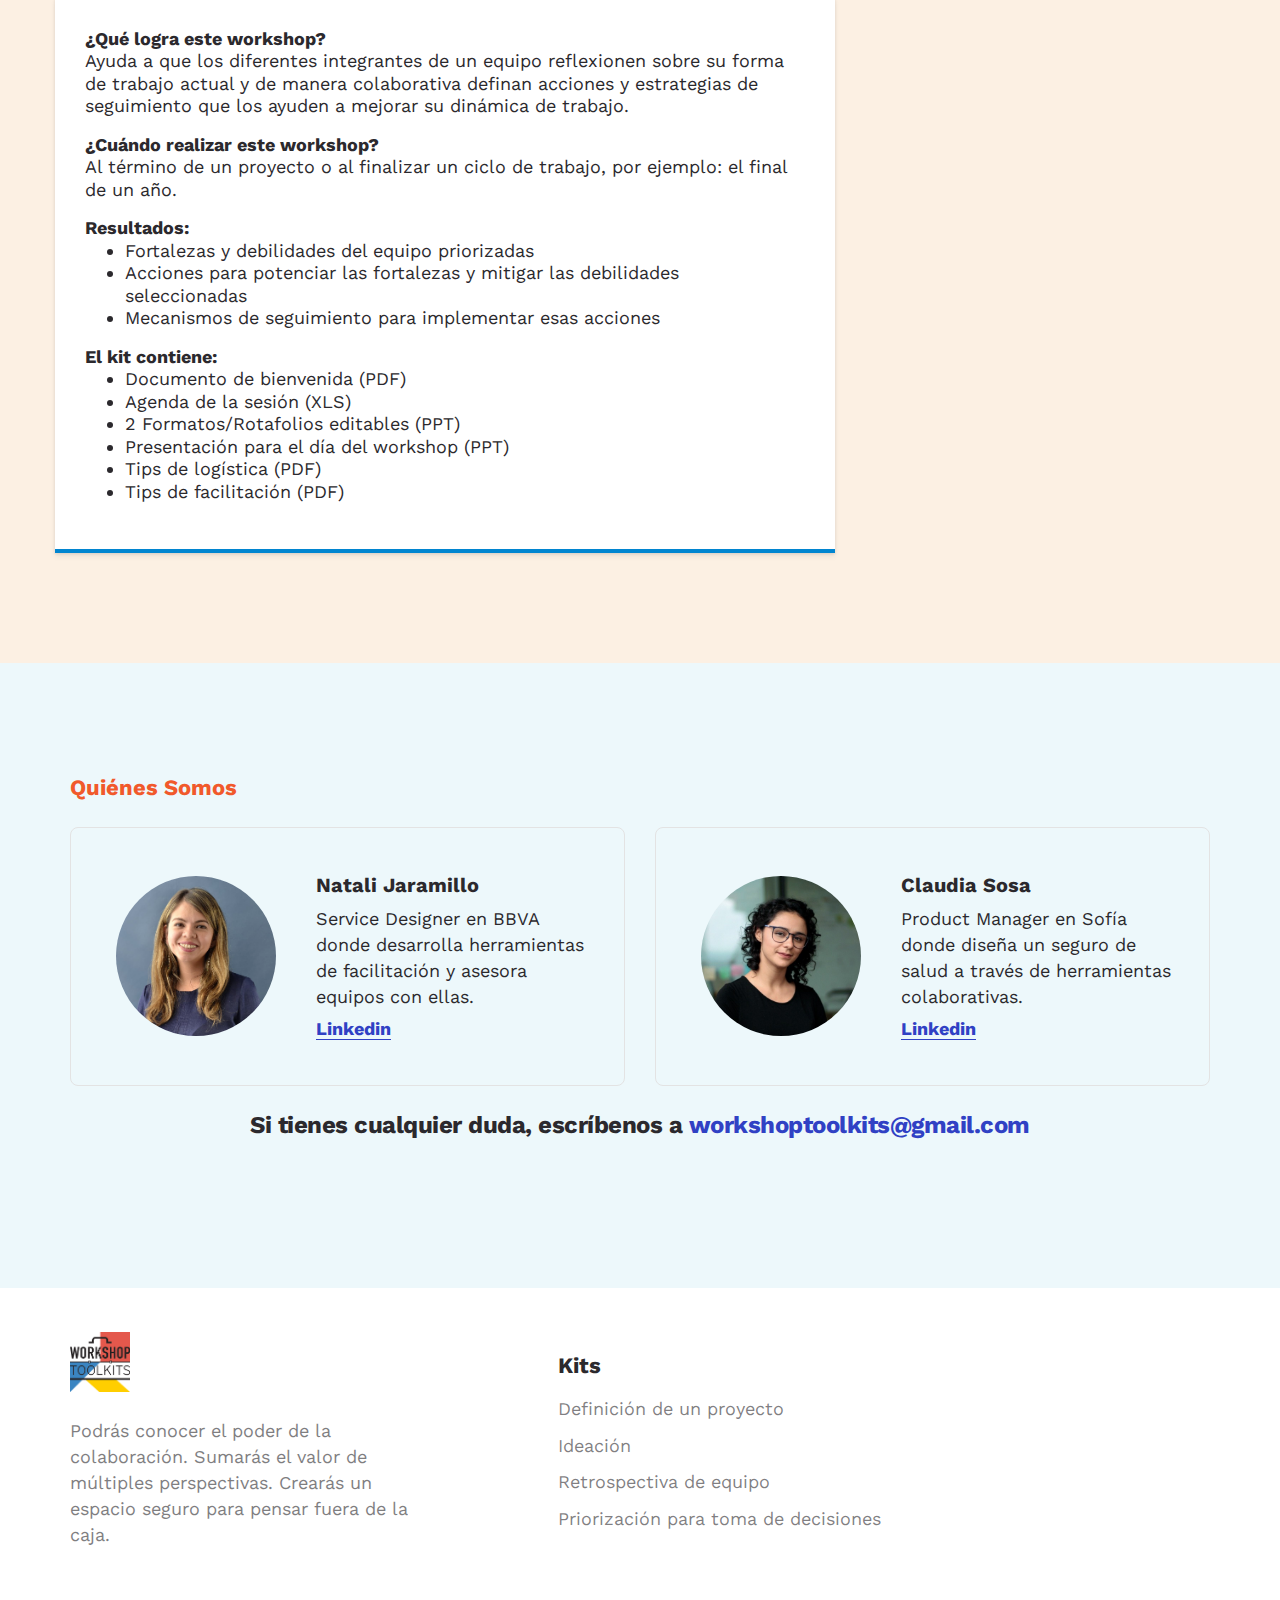
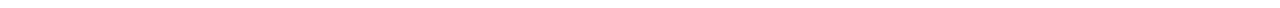
==== commit 0fbb08e0: "fixing a mistake" ====
--- a/index.html
+++ b/index.html
@@ -195,7 +195,8 @@
               </div>
               <div class="col-md-4 col-lg-4" style='padding:70px 30px;'>
                 <script src="https://gumroad.com/js/gumroad-embed.js"></script>
-                <div class="gumroad-product-embed" data-gumroad-product-id="kit01"><a href="https://gumroad.com/l/kit01">Cargando...</a></div>              </div>
+                <div class="gumroad-product-embed" data-gumroad-product-id="kit01"><a href="https://gumroad.com/l/kit01">Cargando...</a></div>              
+              </div>
             </div>
           </div>
         </div>
@@ -249,6 +250,7 @@
               <div class="col-md-4 col-lg-4" style='padding:70px 30px;'>
                 <script src="https://gumroad.com/js/gumroad-embed.js"></script>
                 <div class="gumroad-product-embed" data-gumroad-product-id="KYrWFo"><a href="https://gumroad.com/l/KYrWFo">Cargando...</a></div>
+              </div>
             </div>
           </div>
         </div>
@@ -296,6 +298,7 @@
               <div class="col-md-4 col-lg-4" style='padding:70px 30px;'>
                 <script src="https://gumroad.com/js/gumroad-embed.js"></script>
                 <div class="gumroad-product-embed" data-gumroad-product-id="ZCpZt"><a href="https://gumroad.com/l/ZCpZt">Cargando...</a></div>
+              </div>  
             </div>
           </div>
         </div>
@@ -310,27 +313,27 @@
                   <div class="service-preview">
                     <img class="service-pic rounded-circle" src="img/natali.png" alt="">
                   </div>
-                  <div class="service-group">
-                    <div class="service-title">Natali Jaramillo</div>
-                    <div class="service-text">Service Designer en BBVA donde desarrolla herramientas de facilitación y asesora equipos con ellas.</div>
-                    <a class="link" href="https://www.linkedin.com/in/natjafer/">Linkedin</a>
-                  </div>
-                </div>
-              </div>
-              <div class="col-lg-6">
-                <div class="service service-horz">
-                  <div class="service-preview">
-                    <img class="service-pic rounded-circle" src="img/claudia.jpeg" alt="">
-                  </div>
-                  <div class="service-group">
-                    <div class="service-title">Claudia Sosa</div>
-                    <div class="service-text">Product Manager en Sofía donde diseña un seguro de salud a través de herramientas colaborativas.</div>
-                    <a class="link" href="https://www.linkedin.com/in/claudiagizela-sosa/">Linkedin</a>
-                  </div>
-                </div>
-              </div>
-            </div>        
-            <div class="title title-4 text-center" style="padding-top:1em;">Si tienes cualquier duda, escríbenos a <a href="mailto:workshoptoolkits@gmail.com">workshoptoolkits@gmail.com</a></div>  
+                <div class="service-group">
+                  <div class="service-title">Natali Jaramillo</div>
+                  <div class="service-text">Service Designer en BBVA donde desarrolla herramientas de facilitación y asesora equipos con ellas.</div>
+                  <a class="link" href="https://www.linkedin.com/in/natjafer/">Linkedin</a>
+                </div>
+              </div>
+            </div>
+            <div class="col-lg-6">
+              <div class="service service-horz">
+                <div class="service-preview">
+                  <img class="service-pic rounded-circle" src="img/claudia.jpeg" alt="">
+                </div>
+                <div class="service-group">
+                  <div class="service-title">Claudia Sosa</div>
+                  <div class="service-text">Product Manager en Sofía donde diseña un seguro de salud a través de herramientas colaborativas.</div>
+                  <a class="link" href="https://www.linkedin.com/in/claudiagizela-sosa/">Linkedin</a>
+                </div>
+              </div>
+            </div>
+          </div>        
+          <div class="title title-4 text-center" style="padding-top:1em;">Si tienes cualquier duda, escríbenos a <a href="mailto:workshoptoolkits@gmail.com">workshoptoolkits@gmail.com</a></div>  
           </div>
         </div>
 
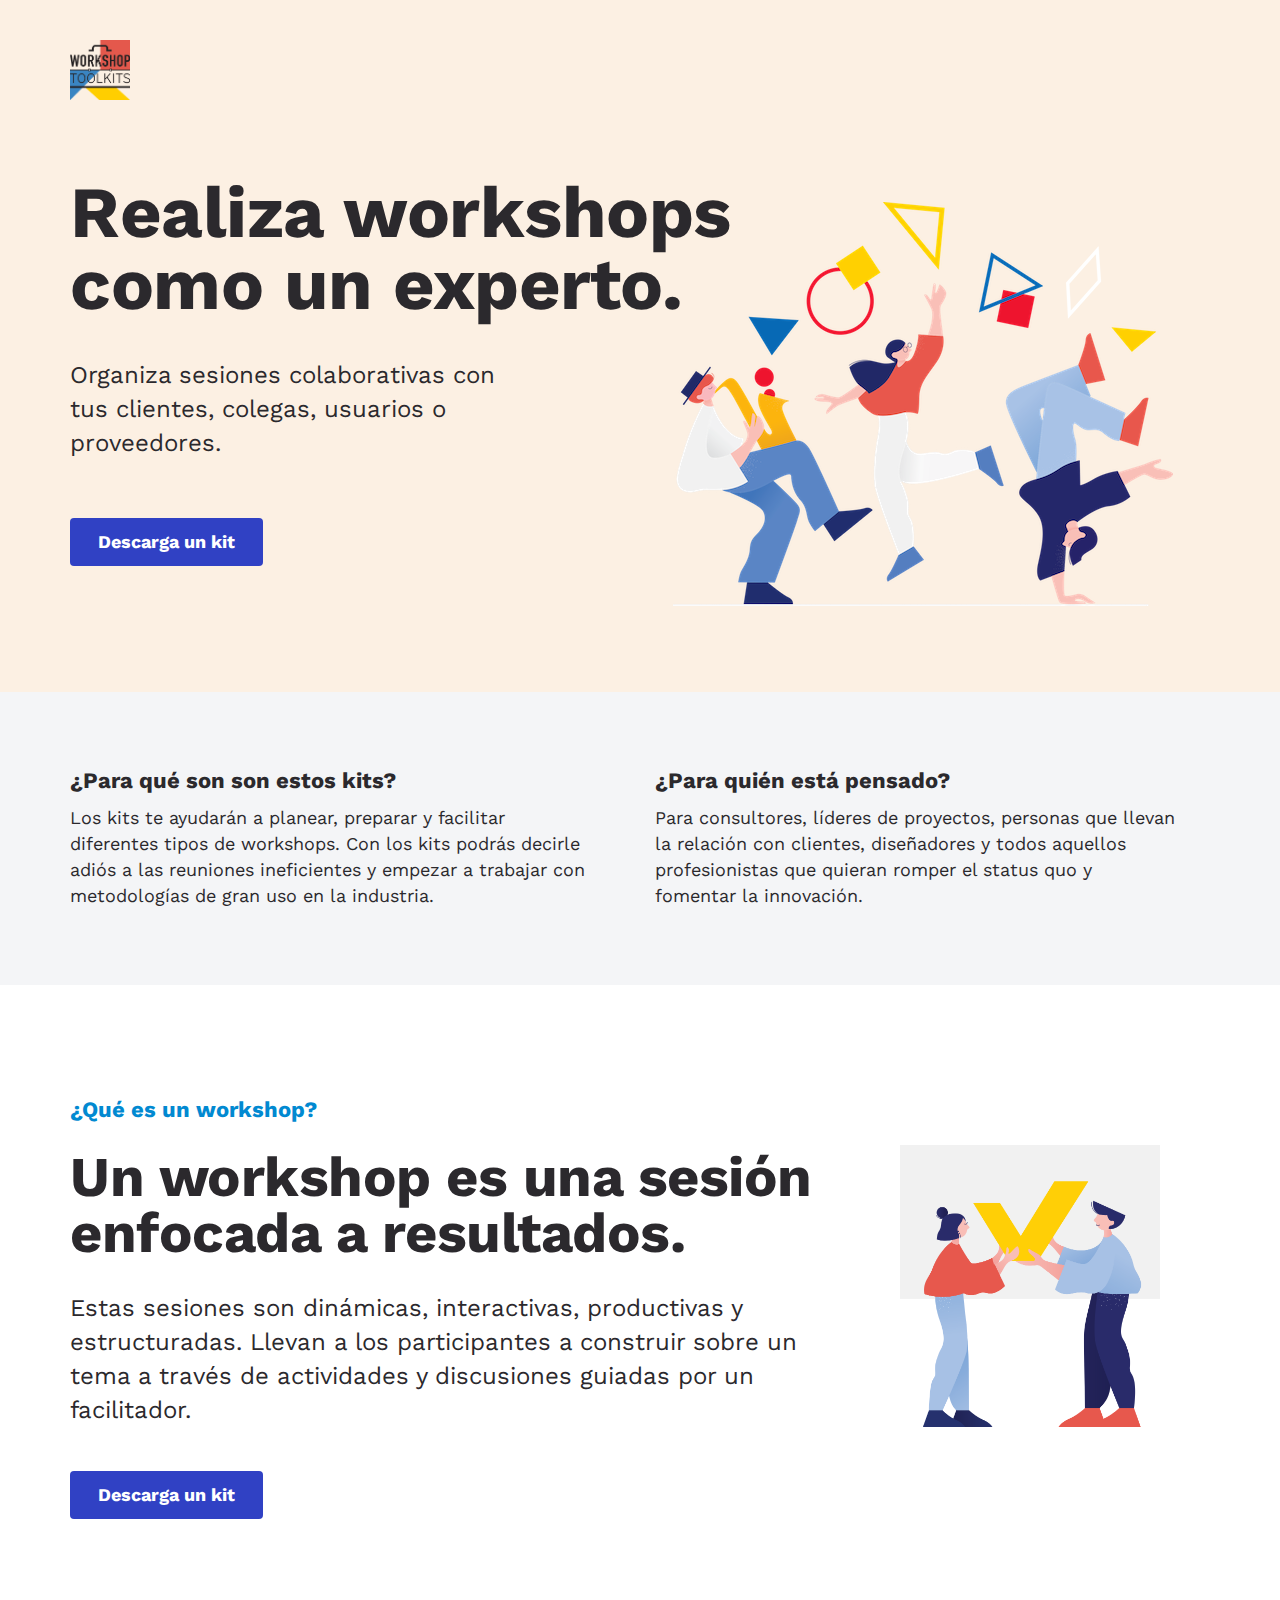
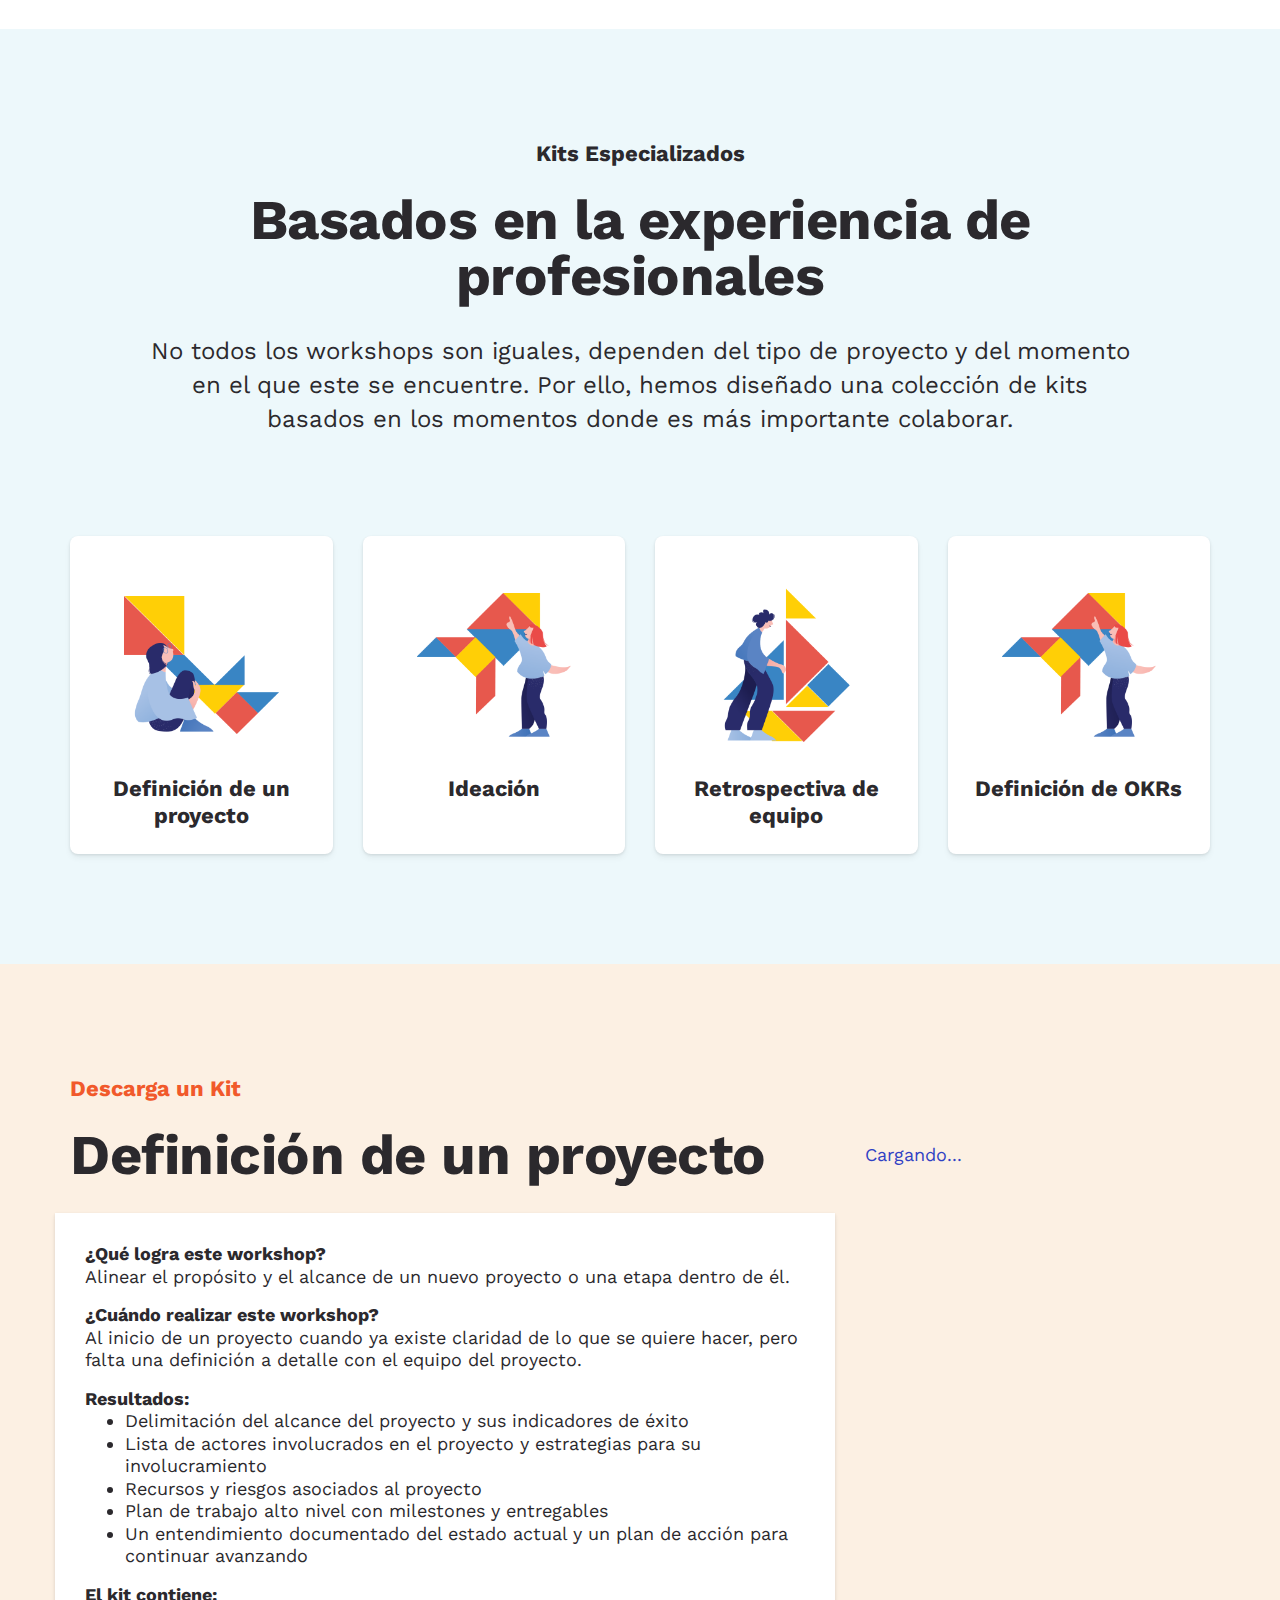
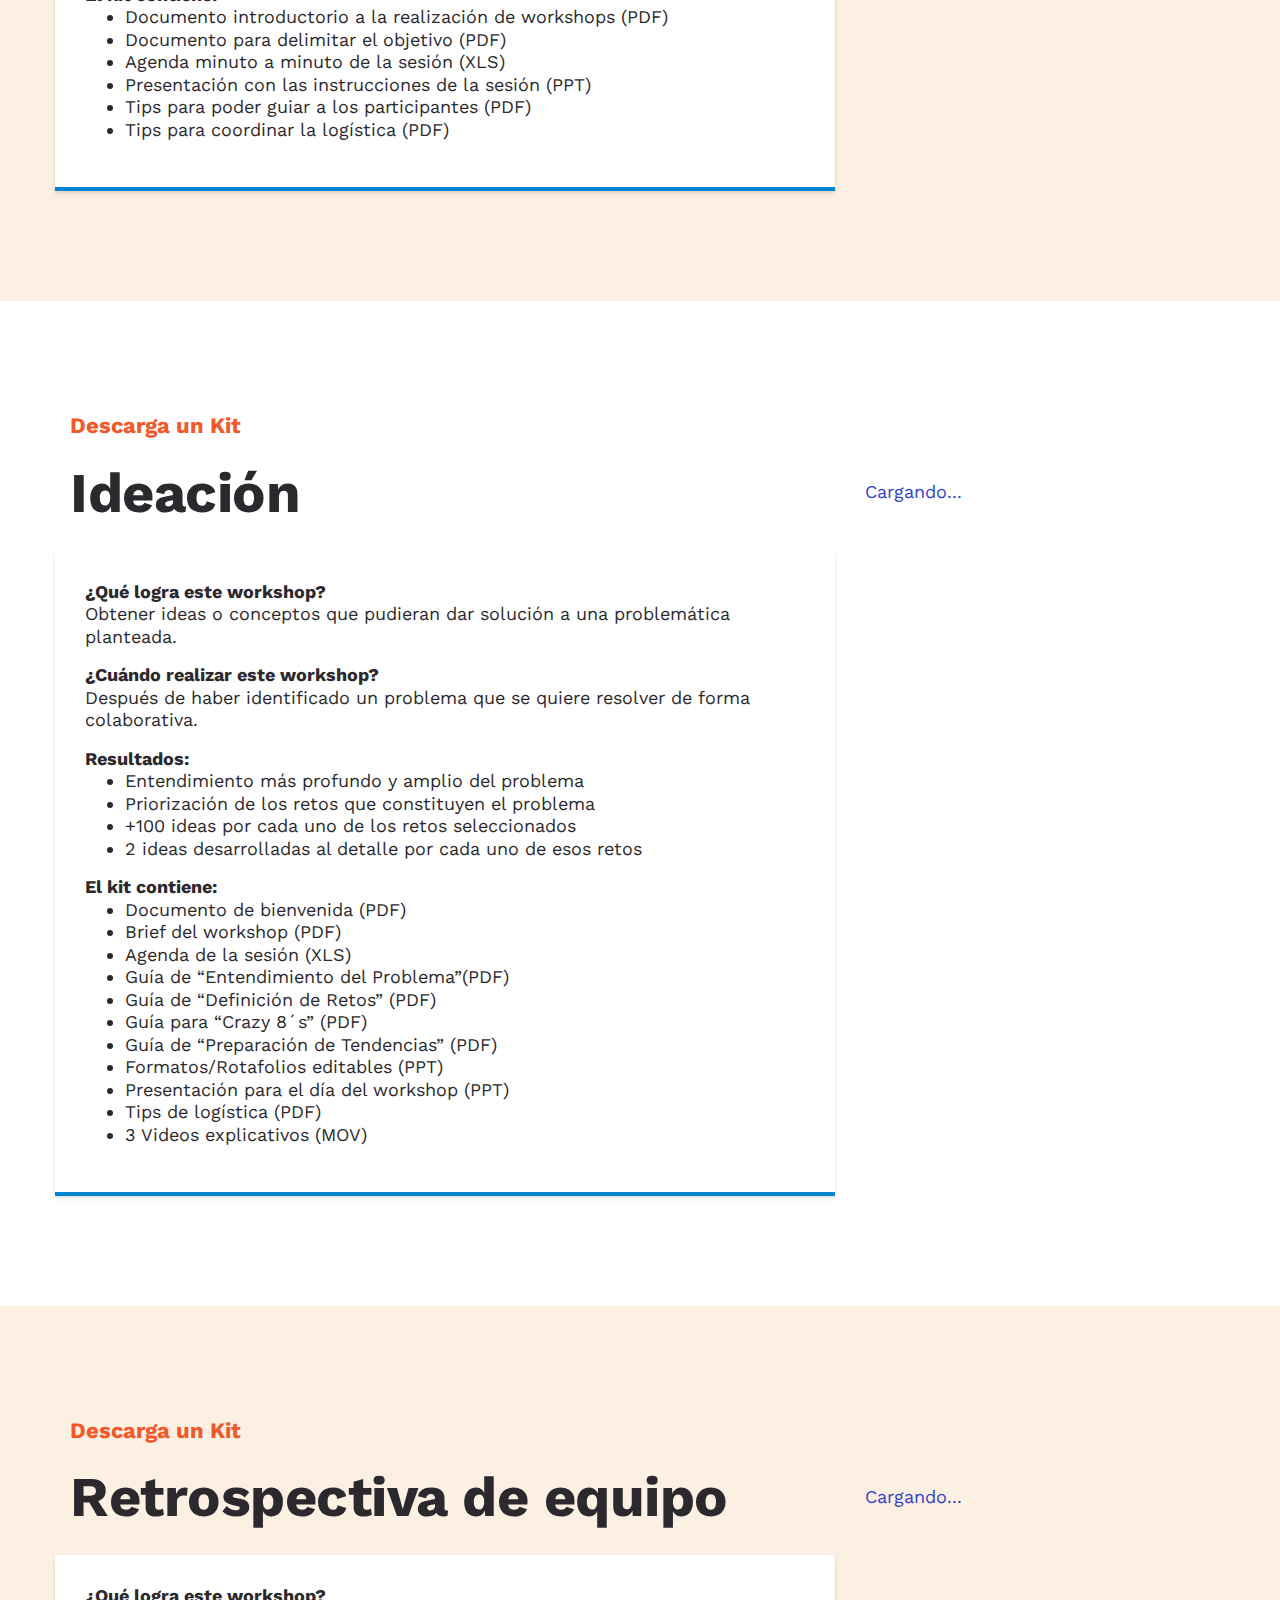
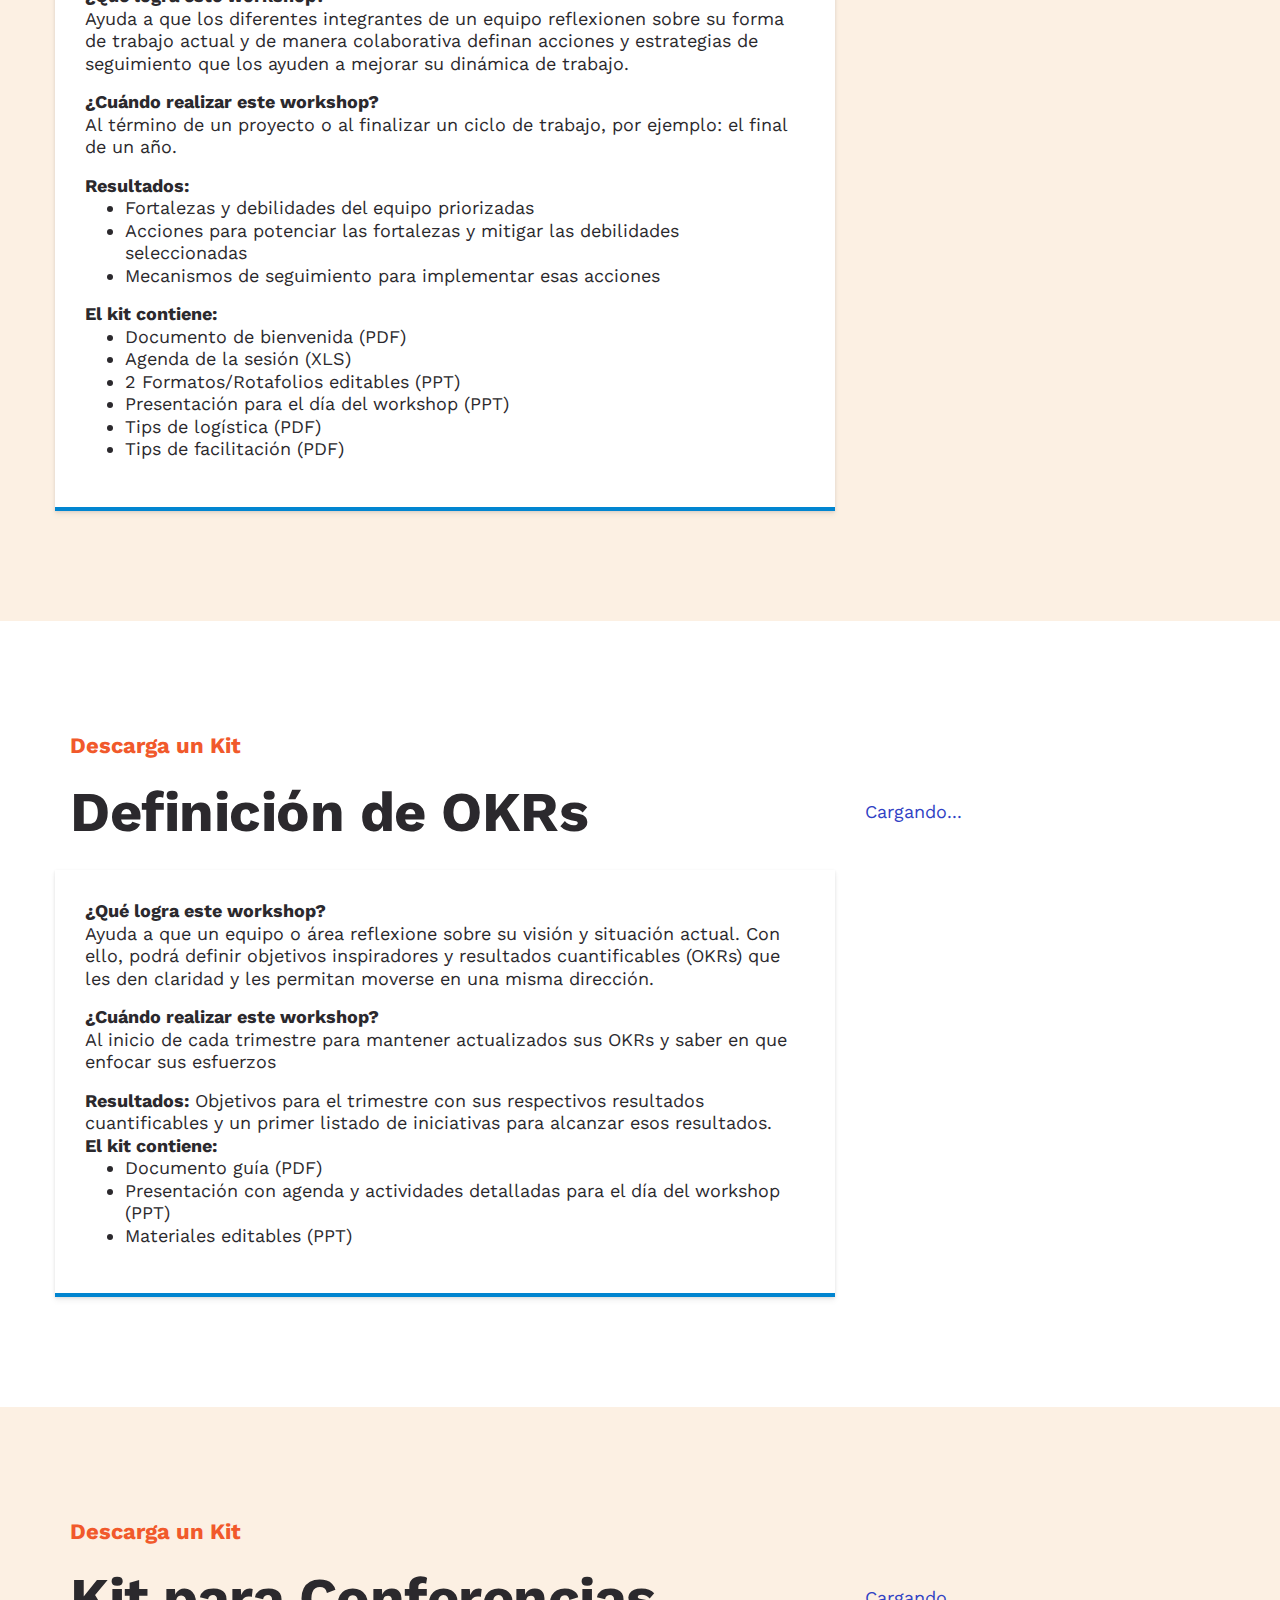
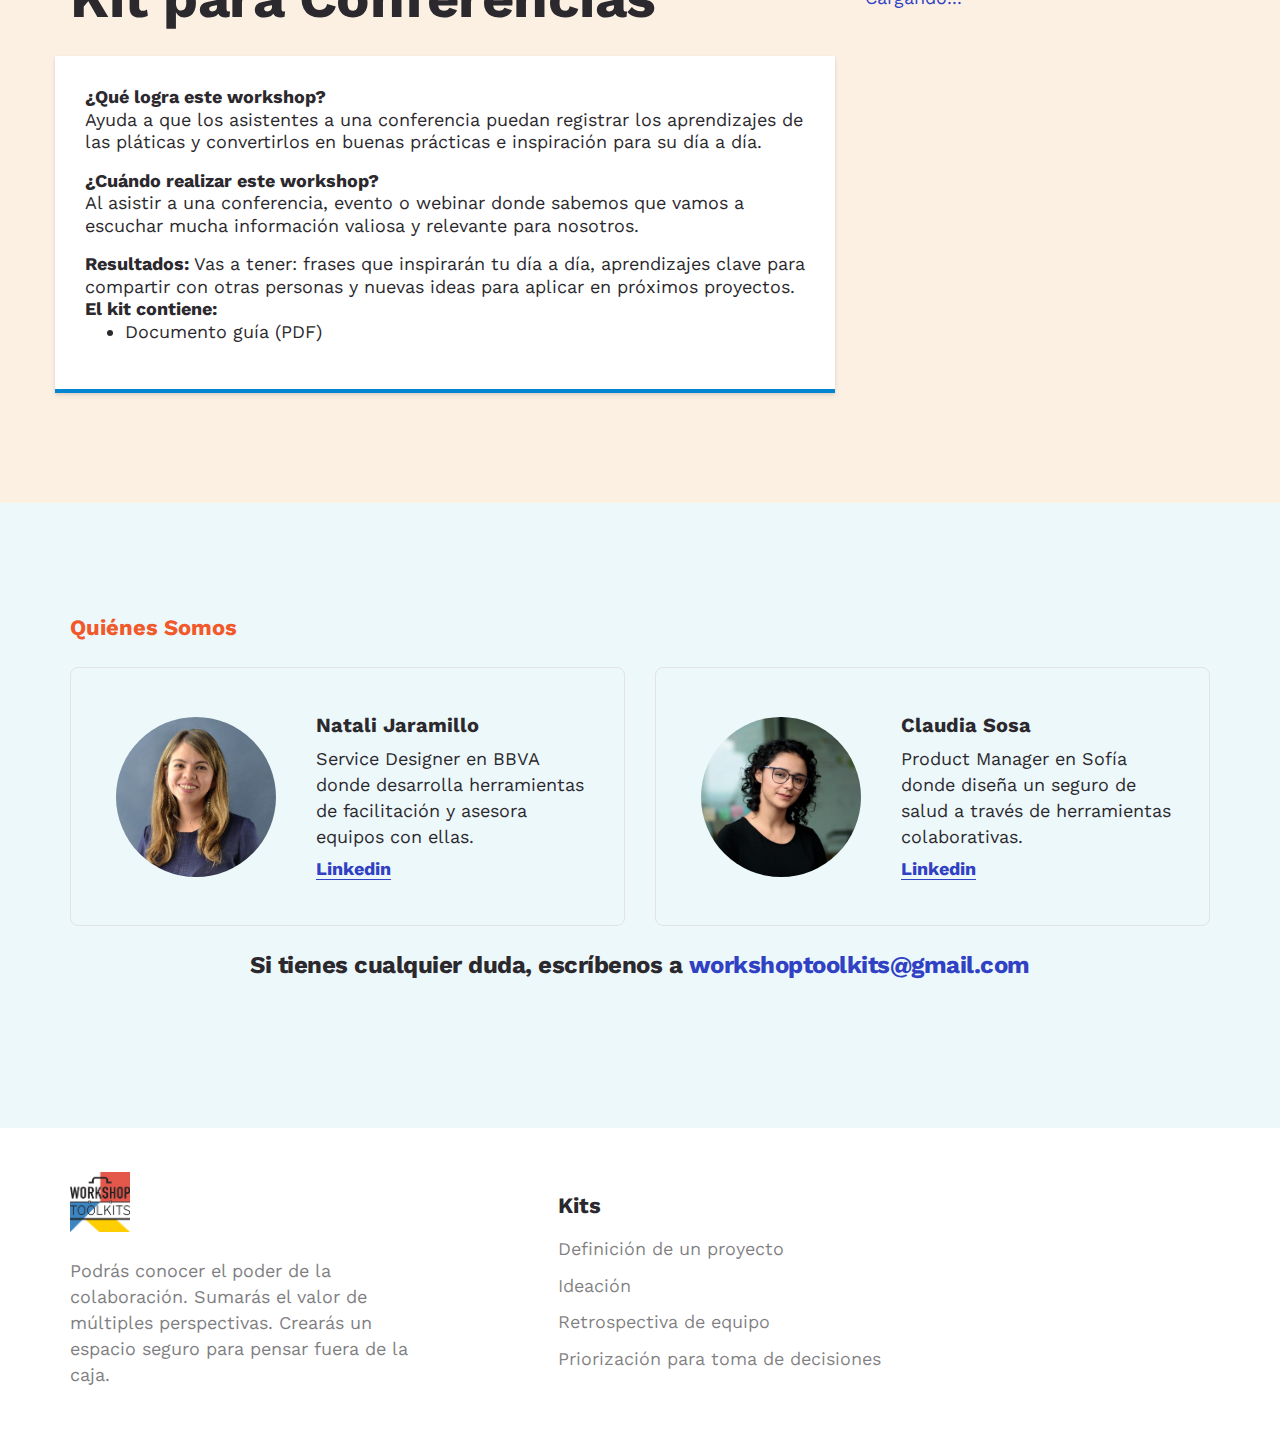
==== commit 1fb3afee: "new kits" ====
--- a/index.html
+++ b/index.html
@@ -1,6 +1,16 @@
 <!doctype html>
 <html lang="en">
   <head>
+    <!-- Global site tag (gtag.js) - Google Analytics -->
+    <script async src="https://www.googletagmanager.com/gtag/js?id=UA-146871199-1"></script>
+    <script>
+      window.dataLayer = window.dataLayer || [];
+      function gtag(){dataLayer.push(arguments);}
+      gtag('js', new Date());
+
+      gtag('config', 'UA-146871199-1');
+    </script>
+
     <meta charset="utf-8">
     <title>Workshop Toolkits</title>
     <meta http-equiv="X-UA-Compatible" content="IE=Edge">
@@ -48,7 +58,8 @@
             <button class="navbar-toggler" type="button" data-toggle="collapse" data-target="#navbarDropdown" aria-controls="navbarDropdown" aria-expanded="false" aria-label="Toggle navigation">
               <span class="navbar-toggler-icon"></span>
             </button>
-
+          </nav>
+        </div>
       </header>
       <!-- END header -->
       <!-- BEGIN inner -->
@@ -107,49 +118,48 @@
         </div>
 
         <div class="section" style="background: #EDF8FB" id='especializado'>
-            <div class="container">
-              <div class="center" style='max-width: 1000px;'>
-                <div class="theme">Kits Especializados</div>
-                <div class="title title-2">Basados en la experiencia de profesionales</div>
-                <div class="text">No todos los workshops son iguales, dependen del tipo de proyecto y del momento en el que este se encuentre. Por ello, hemos diseñado una colección de kits basados en los momentos donde es más importante colaborar.</div>
-              </div>
-              <div class="row audience">
-                <div class="col-lg-3 col-md-6 mb-3 mb-lg-0">
-                  <a href="#defineproject" class="audience-item">
-                    <div class="audience-preview">
-                      <img class="audience-pic" src="img/Kit_01.png" alt="" style="padding:30px">
-                    </div>
-                    <div class="audience-title">Definición de un proyecto</div>
-                  </a>
-                </div>
-                <div class="col-lg-3 col-md-6 mb-3 mb-lg-0">
-                  <a href="#ideacion" class="audience-item">
-                    <div class="audience-preview">
-                      <img class="audience-pic" src="img/Kit_03.png" alt="" style="padding:30px">
-                    </div>
-                    <div class="audience-title">Ideación</div>
-                  </a>
-                </div>
-                <div class="col-lg-3 col-md-6 mb-3 mb-lg-0">
-                  <a href="#retrospectiva" class="audience-item">
-                    <div class="audience-preview">
-                      <img class="audience-pic" src="img/Kit_02.png" alt="" style="padding:30px">
-                    </div>
-                    <div class="audience-title">Retrospectiva de equipo</div>
-                  </a>
-                </div>
-                <div class="col-lg-3 col-md-6 mb-md-3 mb-lg-0">
-                  <span href="#" class="audience-item-disabled">
-                    <div class="audience-preview">
-                      <img class="audience-pic" src="img/Kit_04.png" alt="" style="padding:30px">
-                    </div>
-                    <div class="audience-title">Priorización para toma de decisiones</div>
-                    <div class="coming-soon-title">Próximamente</div>
-                  </span>
-                </div>
-              </div>
-            </div>
-          </div>        
+          <div class="container">
+            <div class="center" style='max-width: 1000px;'>
+              <div class="theme">Kits Especializados</div>
+              <div class="title title-2">Basados en la experiencia de profesionales</div>
+              <div class="text">No todos los workshops son iguales, dependen del tipo de proyecto y del momento en el que este se encuentre. Por ello, hemos diseñado una colección de kits basados en los momentos donde es más importante colaborar.</div>
+            </div>
+            <div class="row audience">
+              <div class="col-lg-3 col-md-6 mb-3 mb-lg-0">
+                <a href="#defineproject" class="audience-item">
+                  <div class="audience-preview">
+                    <img class="audience-pic" src="img/Kit_01.png" alt="" style="padding:30px">
+                  </div>
+                  <div class="audience-title">Definición de un proyecto</div>
+                </a>
+              </div>
+              <div class="col-lg-3 col-md-6 mb-3 mb-lg-0">
+                <a href="#ideacion" class="audience-item">
+                  <div class="audience-preview">
+                    <img class="audience-pic" src="img/Kit_03.png" alt="" style="padding:30px">
+                  </div>
+                  <div class="audience-title">Ideación</div>
+                </a>
+              </div>
+              <div class="col-lg-3 col-md-6 mb-3 mb-lg-0">
+                <a href="#retrospectiva" class="audience-item">
+                  <div class="audience-preview">
+                    <img class="audience-pic" src="img/Kit_02.png" alt="" style="padding:30px">
+                  </div>
+                  <div class="audience-title">Retrospectiva de equipo</div>
+                </a>
+              </div>
+              <div class="col-lg-3 col-md-6 mb-3 mb-lg-0">
+                <a href="#okrs" class="audience-item">
+                  <div class="audience-preview">
+                    <img class="audience-pic" src="img/Kit_03.png" alt="" style="padding:30px">
+                  </div>
+                  <div class="audience-title">Definición de OKRs</div>
+                </a>
+              </div>
+            </div>
+          </div>
+        </div>        
 
         <div class="section" style="background: #FCF0E3" id='defineproject'>
           <div class="container">
@@ -159,44 +169,44 @@
                   <div class="theme" style="color: #F1592B">Descarga un Kit</div>
                   <div class="title title-2">Definición de un proyecto</div>
                   <div class="review review-single" style='margin: 0 -15px;'>
-                      <div>
-                          <p><strong>¿Qué logra este workshop?</strong><br>
-                          Alinear el propósito y el alcance de un nuevo proyecto o una etapa dentro de él.
-                          </p>
-                          <p><strong>¿Cuándo realizar este workshop?</strong><br/>
-                          Al inicio de un proyecto cuando ya existe claridad de lo que se quiere hacer, pero falta una definición a detalle con el equipo del proyecto.                       
-                          </p>
-                      </div>
-    
-                    <div>
-                        <strong>Resultados:</strong>
-                        <ul>
-                          <li>Delimitación del alcance del proyecto y sus indicadores de éxito</li>
-                          <li>Lista de actores involucrados en el proyecto y estrategias para su involucramiento</li>
-                          <li>Recursos y riesgos asociados al proyecto</li>
-                          <li>Plan de trabajo alto nivel con milestones y entregables</li>
-                          <li>Un entendimiento documentado del estado actual y un plan de acción para continuar avanzando</li>
-                        </ul>
-                    </div>
-
+                    <div>
+                      <p>
+                        <strong>¿Qué logra este workshop?</strong><br>
+                        Alinear el propósito y el alcance de un nuevo proyecto o una etapa dentro de él.
+                      </p>
+                      <p>
+                        <strong>¿Cuándo realizar este workshop?</strong><br/>
+                        Al inicio de un proyecto cuando ya existe claridad de lo que se quiere hacer, pero falta una definición a detalle con el equipo del proyecto.                       
+                      </p>
+                    </div>
+                    <div>
+                      <strong>Resultados:</strong>
+                      <ul>
+                        <li>Delimitación del alcance del proyecto y sus indicadores de éxito</li>
+                        <li>Lista de actores involucrados en el proyecto y estrategias para su involucramiento</li>
+                        <li>Recursos y riesgos asociados al proyecto</li>
+                        <li>Plan de trabajo alto nivel con milestones y entregables</li>
+                        <li>Un entendimiento documentado del estado actual y un plan de acción para continuar avanzando</li>
+                      </ul>
+                    </div>
                     <div>
                       <strong>El kit contiene:</strong>
-                        <ul>
-                          <li>Documento introductorio a la realización de workshops (PDF)</li>  
-                          <li>Documento para delimitar el objetivo (PDF)</li>
-                          <li>Agenda minuto a minuto de la sesión (XLS)</li>
-                          <li>Presentación con las instrucciones de la sesión (PPT)</li>
-                          <li>Tips para poder guiar a los participantes (PDF)</li>
-                          <li>Tips para coordinar la logística (PDF)</li>
-                        </ul>
+                      <ul>
+                        <li>Documento introductorio a la realización de workshops (PDF)</li>  
+                        <li>Documento para delimitar el objetivo (PDF)</li>
+                        <li>Agenda minuto a minuto de la sesión (XLS)</li>
+                        <li>Presentación con las instrucciones de la sesión (PPT)</li>
+                        <li>Tips para poder guiar a los participantes (PDF)</li>
+                        <li>Tips para coordinar la logística (PDF)</li>
+                      </ul>
                     </div>
                   </div>
                 </div>
               </div>
               <div class="col-md-4 col-lg-4" style='padding:70px 30px;'>
                 <script src="https://gumroad.com/js/gumroad-embed.js"></script>
-                <div class="gumroad-product-embed" data-gumroad-product-id="kit01"><a href="https://gumroad.com/l/kit01">Cargando...</a></div>              
-              </div>
+                <div class="gumroad-product-embed" data-gumroad-product-id="kit01"><a href="https://gumroad.com/l/kit01">Cargando...</a></div>
+              </div>  
             </div>
           </div>
         </div>
@@ -304,6 +314,88 @@
         </div>
 
 
+        <div class="section" style="background: white" id='okrs'>
+          <div class="container">
+            <div class="row">              
+              <div class="col-md-8 col-lg-8">
+                <div>
+                  <div class="theme" style="color: #F1592B">Descarga un Kit</div>
+                  <div class="title title-2">Definición de OKRs</div>
+                  <div class="review review-single" style='margin: 0 -15px;'>
+                      <div>
+                          <p><strong>¿Qué logra este workshop?</strong><br>
+                            Ayuda a que un equipo o área reflexione sobre su visión y situación actual. Con ello, podrá definir objetivos inspiradores y resultados cuantificables (OKRs) que les den claridad y les permitan moverse en una misma dirección.
+                          </p>
+                          <p><strong>¿Cuándo realizar este workshop?</strong><br/>
+                            Al inicio de cada trimestre para mantener actualizados sus OKRs y saber en que enfocar sus esfuerzos
+                          </p>
+                      </div>
+    
+                    <div>
+                        <strong>Resultados:</strong>
+                        Objetivos para el trimestre con sus respectivos resultados cuantificables y un primer listado de iniciativas para alcanzar esos resultados.
+                    </div>
+
+                    <div>
+                      <strong>El kit contiene:</strong>
+                        <ul>
+                          <li>Documento guía (PDF)</li>  
+                          <li>Presentación con agenda y actividades detalladas para el día del workshop (PPT)</li>
+                          <li>Materiales editables (PPT)</li>
+                        </ul>                        
+                    </div>
+                  </div>
+                </div>
+              </div>
+              <div class="col-md-4 col-lg-4" style='padding:70px 30px;'>
+                <script src="https://gumroad.com/js/gumroad-embed.js"></script>
+                <div class="gumroad-product-embed" data-gumroad-product-id="TdAks"><a href="https://gumroad.com/l/TdAks">Cargando...</a></div>
+              </div>  
+            </div>
+          </div>
+        </div>
+
+
+        <div class="section" style="background: #FCF0E3" id='retrospectiva'>
+          <div class="container">
+            <div class="row">              
+              <div class="col-md-8 col-lg-8">
+                <div>
+                  <div class="theme" style="color: #F1592B">Descarga un Kit</div>
+                  <div class="title title-2">Kit para Conferencias</div>
+                  <div class="review review-single" style='margin: 0 -15px;'>
+                      <div>
+                          <p><strong>¿Qué logra este workshop?</strong><br>
+                            Ayuda a que los asistentes a una conferencia puedan registrar los aprendizajes de las pláticas y convertirlos en buenas prácticas e inspiración para su día a día.
+                          </p>
+                          <p><strong>¿Cuándo realizar este workshop?</strong><br/>
+                            Al asistir a una conferencia, evento o webinar donde sabemos que vamos a escuchar mucha información valiosa y relevante para nosotros.
+                          </p>
+                      </div>
+    
+                    <div>
+                        <strong>Resultados:</strong>
+                        Vas a tener: frases que inspirarán tu día a día, aprendizajes clave para compartir con otras personas y nuevas ideas para aplicar en próximos proyectos.
+                    </div>
+
+                    <div>
+                      <strong>El kit contiene:</strong>
+                        <ul>
+                          <li>Documento guía (PDF)</li>  
+                        </ul>                        
+                    </div>
+                  </div>
+                </div>
+              </div>
+              <div class="col-md-4 col-lg-4" style='padding:70px 30px;'>
+                <script src="https://gumroad.com/js/gumroad-embed.js"></script>
+                <div class="gumroad-product-embed" data-gumroad-product-id="Ntygf"><a href="https://gumroad.com/l/Ntygf">Cargando...</a></div>
+              </div>  
+            </div>
+          </div>
+        </div>
+
+
         <div class="section" style="background: #EDF8FB" id='contact'>
           <div class="container">
             <div class="theme" style="color: #F1592B">Quiénes Somos</div>
@@ -313,30 +405,32 @@
                   <div class="service-preview">
                     <img class="service-pic rounded-circle" src="img/natali.png" alt="">
                   </div>
-                <div class="service-group">
-                  <div class="service-title">Natali Jaramillo</div>
-                  <div class="service-text">Service Designer en BBVA donde desarrolla herramientas de facilitación y asesora equipos con ellas.</div>
-                  <a class="link" href="https://www.linkedin.com/in/natjafer/">Linkedin</a>
-                </div>
-              </div>
-            </div>
-            <div class="col-lg-6">
-              <div class="service service-horz">
-                <div class="service-preview">
-                  <img class="service-pic rounded-circle" src="img/claudia.jpeg" alt="">
-                </div>
-                <div class="service-group">
-                  <div class="service-title">Claudia Sosa</div>
-                  <div class="service-text">Product Manager en Sofía donde diseña un seguro de salud a través de herramientas colaborativas.</div>
-                  <a class="link" href="https://www.linkedin.com/in/claudiagizela-sosa/">Linkedin</a>
-                </div>
-              </div>
-            </div>
-          </div>        
-          <div class="title title-4 text-center" style="padding-top:1em;">Si tienes cualquier duda, escríbenos a <a href="mailto:workshoptoolkits@gmail.com">workshoptoolkits@gmail.com</a></div>  
-          </div>
-        </div>
-
+                  <div class="service-group">
+                    <div class="service-title">Natali Jaramillo</div>
+                    <div class="service-text">Service Designer en BBVA donde desarrolla herramientas de facilitación y asesora equipos con ellas.</div>
+                    <a class="link" href="https://www.linkedin.com/in/natjafer/">Linkedin</a>
+                  </div>
+                </div>
+              </div>
+              <div class="col-lg-6">
+                <div class="service service-horz">
+                  <div class="service-preview">
+                    <img class="service-pic rounded-circle" src="img/claudia.jpeg" alt="">
+                  </div>
+                  <div class="service-group">
+                    <div class="service-title">Claudia Sosa</div>
+                    <div class="service-text">Product Manager en Sofía donde diseña un seguro de salud a través de herramientas colaborativas.</div>
+                    <a class="link" href="https://www.linkedin.com/in/claudiagizela-sosa/">Linkedin</a>
+                  </div>
+                </div>
+              </div>
+            </div>        
+            <div class="title title-4 text-center" style="padding-top:1em;">
+              Si tienes cualquier duda, escríbenos a <a href="mailto:workshoptoolkits@gmail.com">workshoptoolkits@gmail.com</a>
+            </div>  
+          </div>
+        </div>
+      </div>
       <!-- END inner -->
       <!-- BEGIN footer -->
       <footer class="footer">
@@ -346,7 +440,7 @@
               <div class="col-lg-5 mb-3 mb-lg-0">
                 <a class="navbar-brand" href="/">
                   <div class="navbar-logo">
-                    <img src="img/Logo.png" alt="Foundation">
+                    <img src="img/Logo.png" alt="Foundation" />
                   </div>
                 </a>
                 <div class="footer-text">
@@ -368,35 +462,6 @@
             </div>
           </div>
         </div>
-
-        <!-- 
-        <div class="footer-down">
-          <div class="container">
-            <div class="row align-items-center">
-              <div class="col-lg-6">
-                <nav class="footer-nav">
-                  <a href="#" class="footer-link">Terms</a>
-                  <a href="#" class="footer-link">Privacy</a>
-                  <a href="#" class="footer-link">License</a>
-                </nav>
-              </div>
-              <div class="col-lg-6">
-                <div class="socials">
-                  <a class="socials-item" href="#">
-                    <img class="socials-pic" src="img/icon-twitter.svg" alt="Twitter">
-                  </a>
-                  <a class="socials-item" href="#">
-                    <img class="socials-pic" src="img/icon-facebook.svg" alt="Facebook">
-                  </a>
-                  <a class="socials-item" href="#">
-                    <img class="socials-pic" src="img/icon-linkedin.svg" alt="LinkedIn">
-                  </a>
-                </div>
-              </div>
-            </div>
-          </div>
-        </div>
-        -->
       </footer>
       <!-- END footer -->
     </div>
